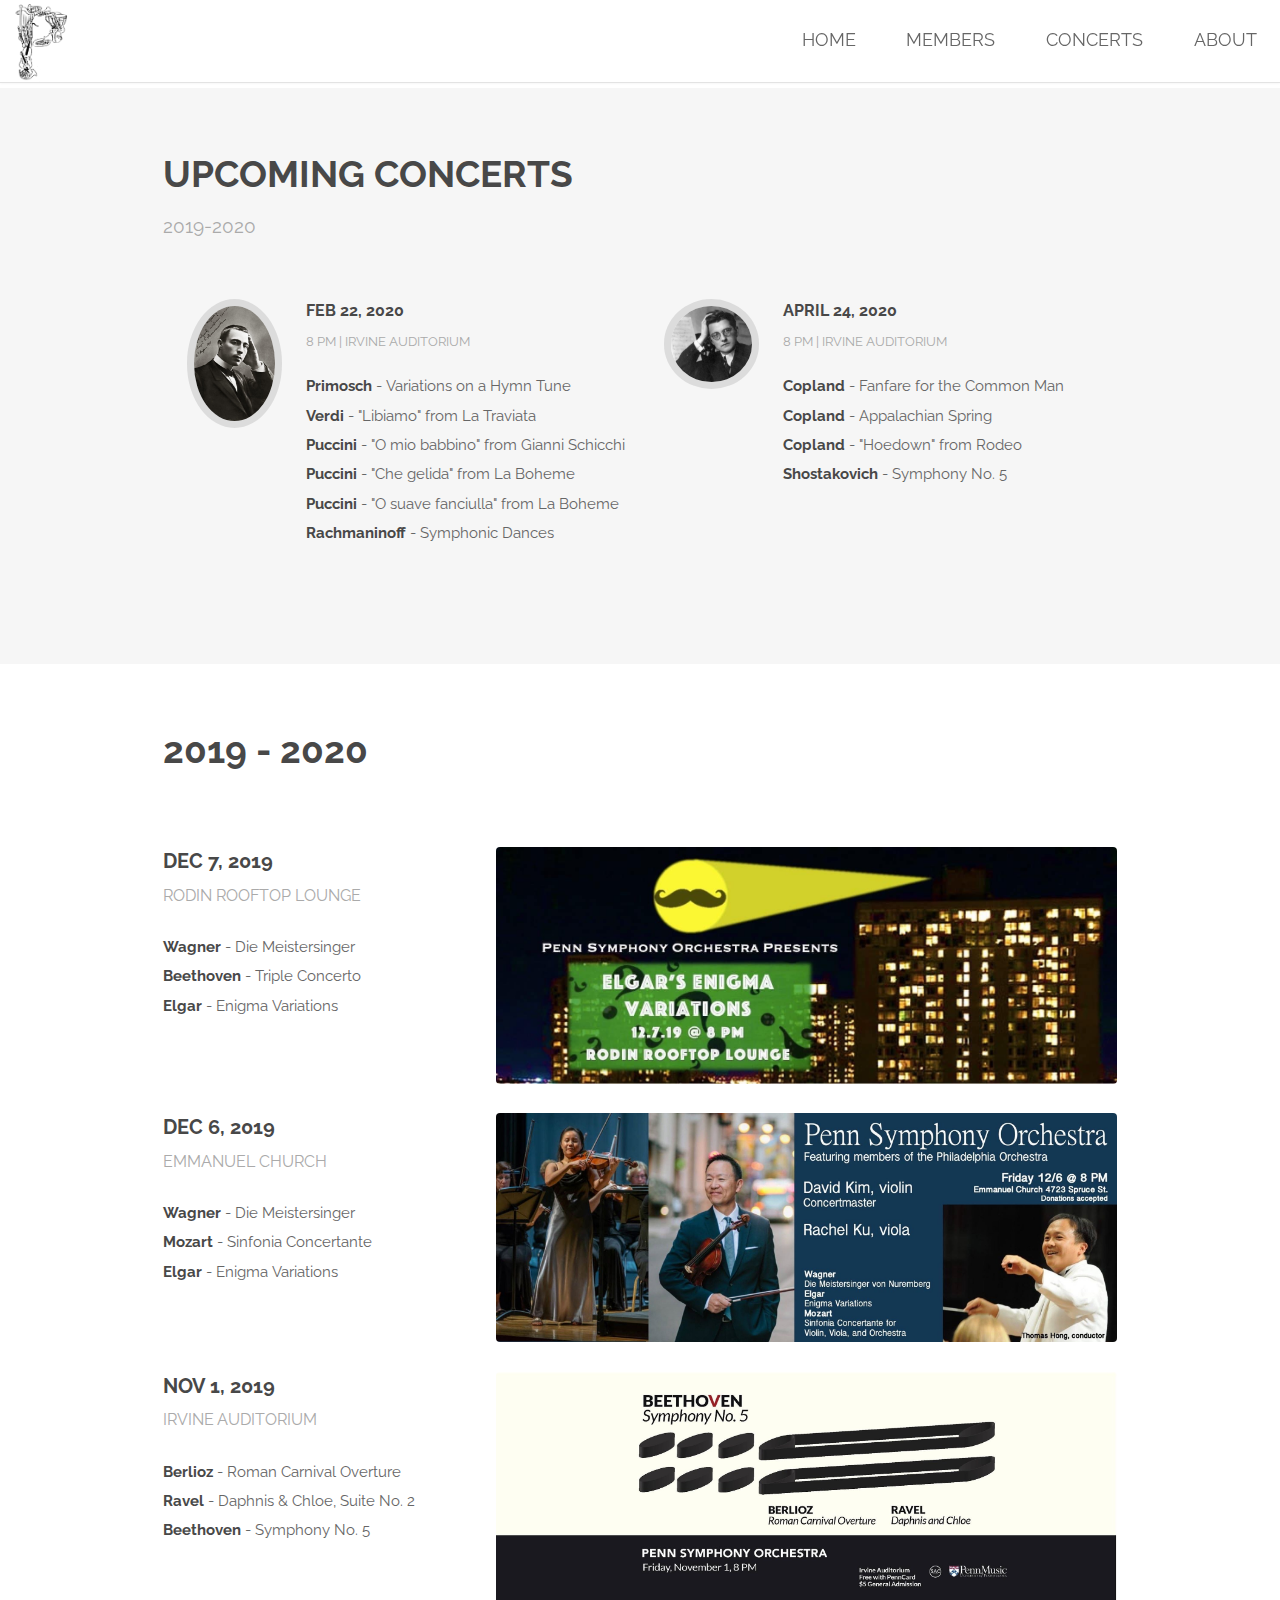
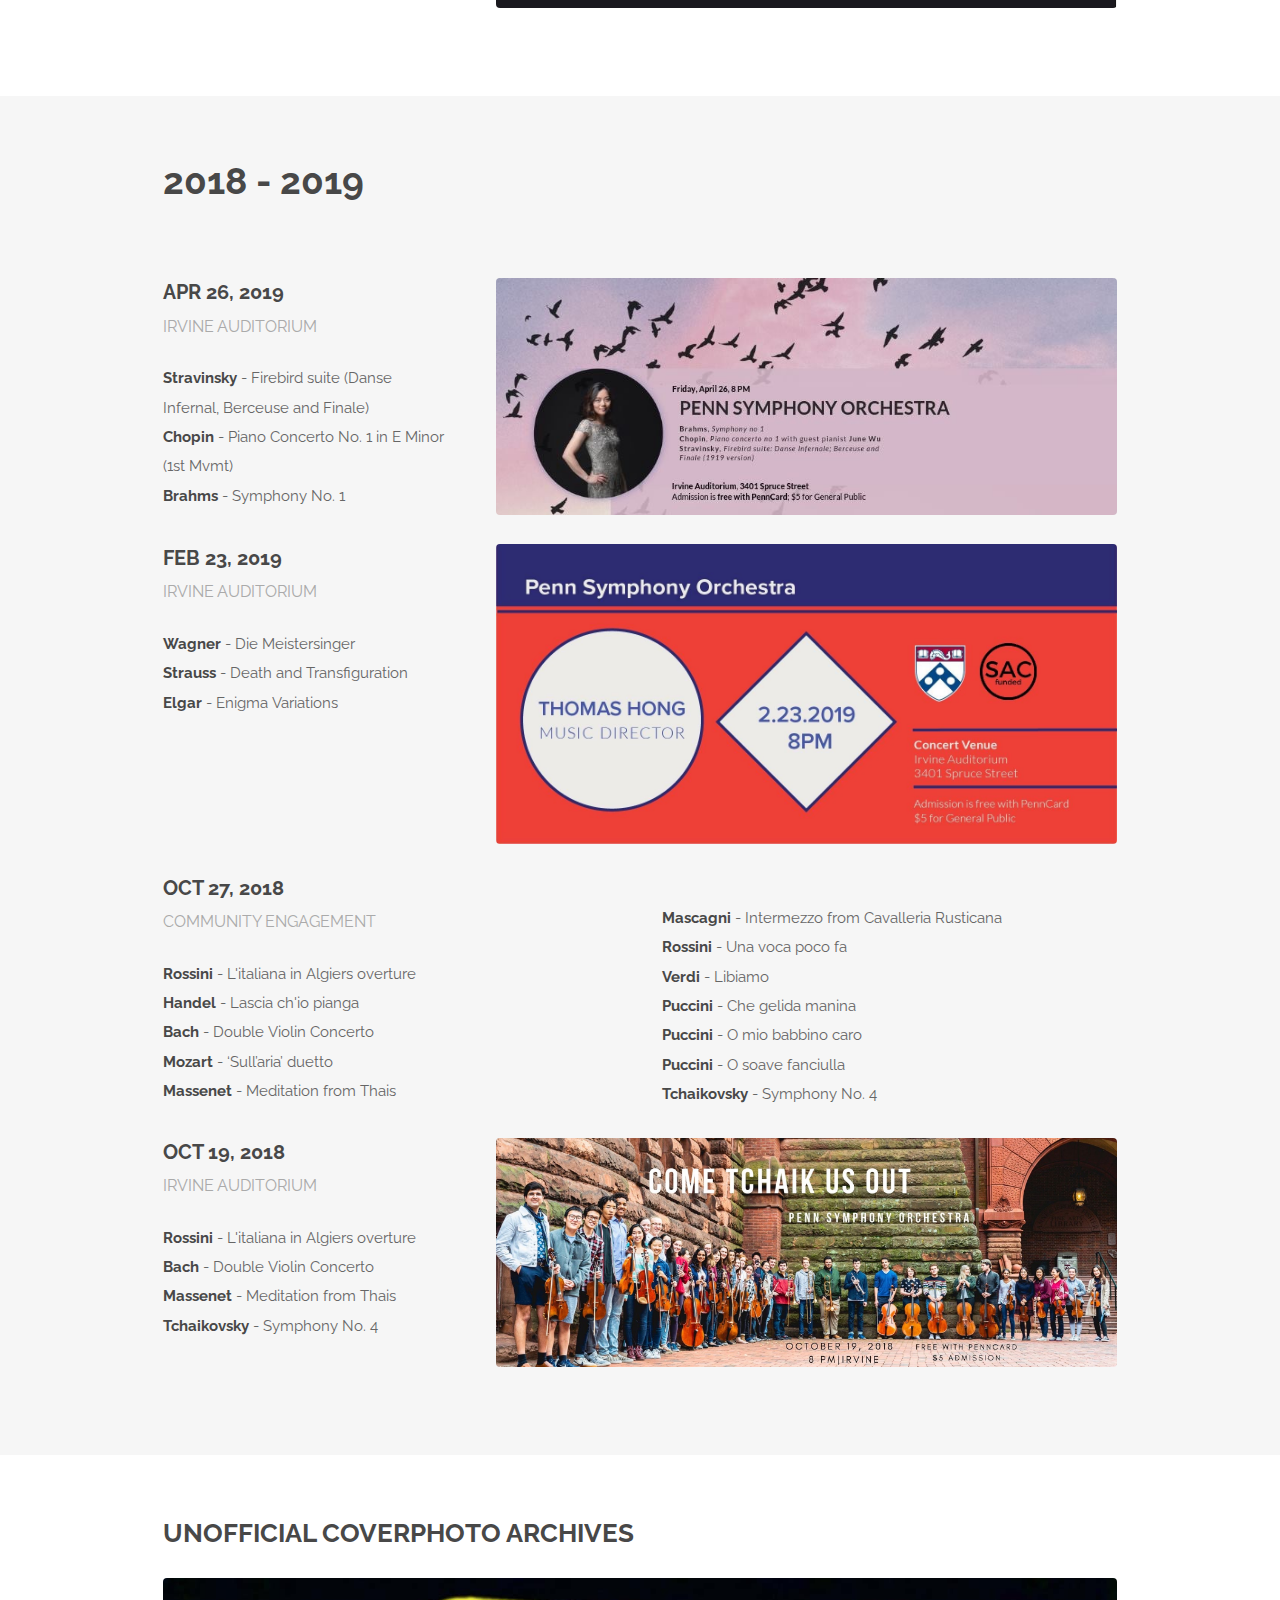
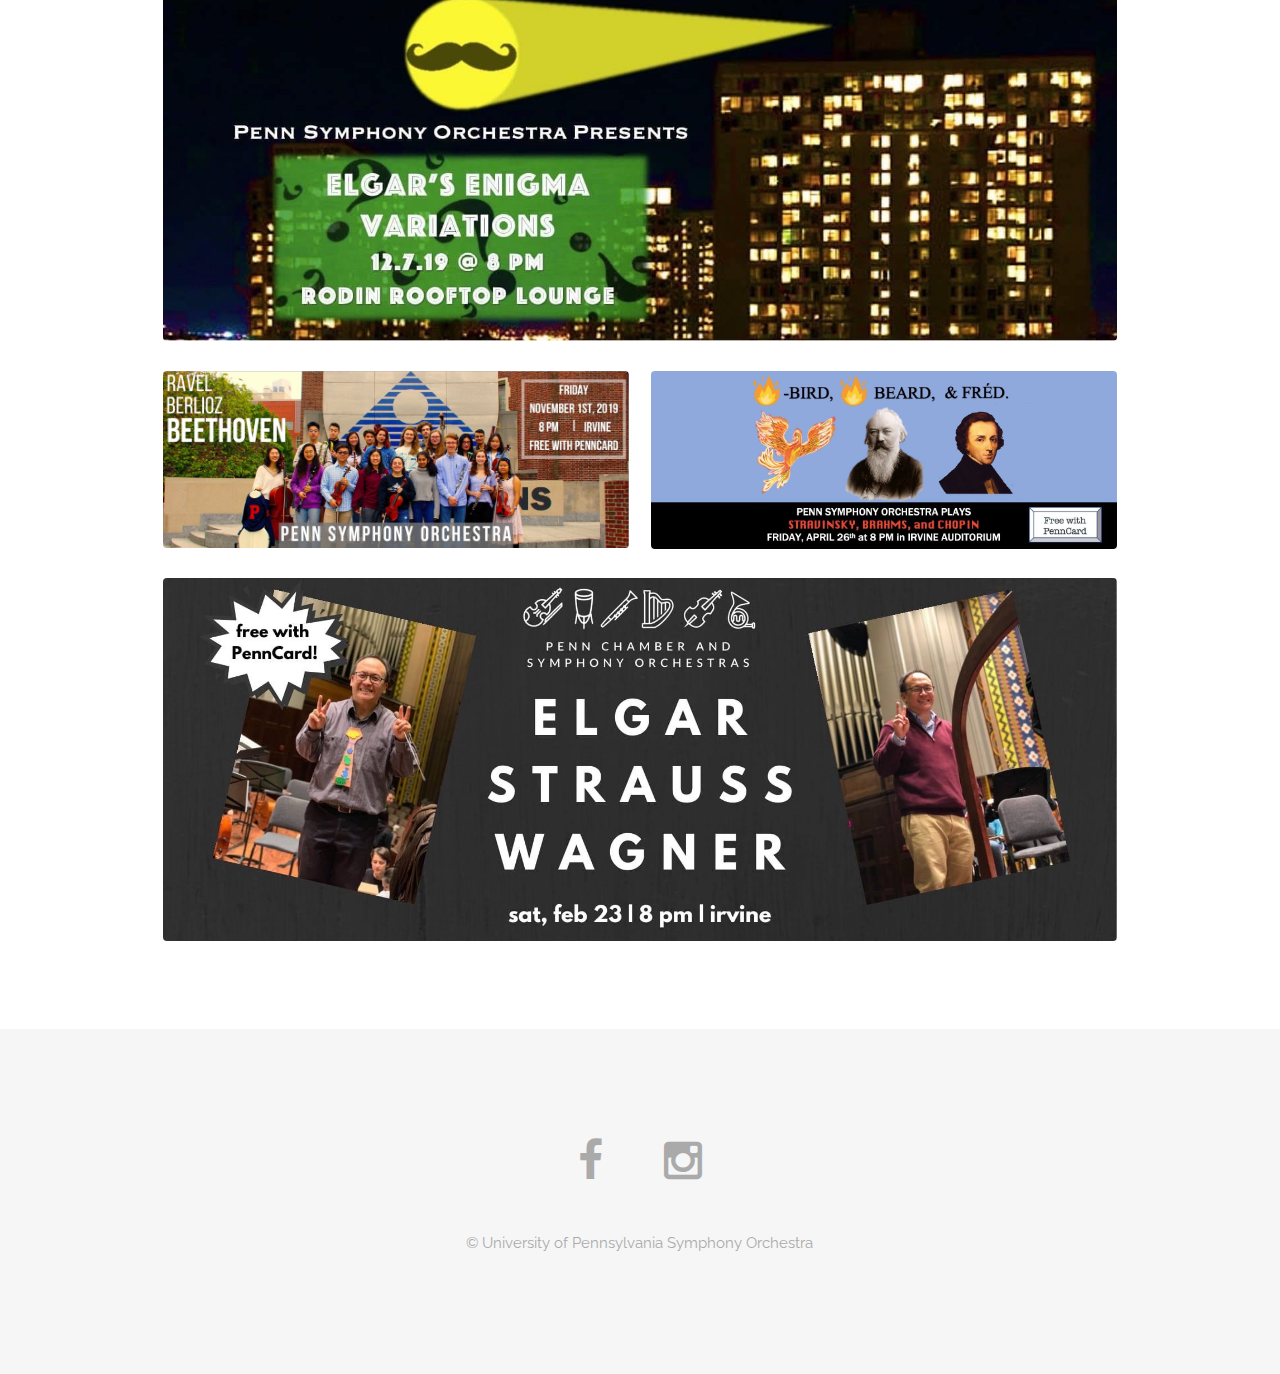
==== concert.html @ 278a6c40 "changed file name" ====
<!DOCTYPE HTML>
<!--
	Spatial by TEMPLATED
	templated.co @templatedco
	Released for free under the Creative Commons Attribution 3.0 license (templated.co/license)
-->
<html>
	<head>
		<title>Generic - Spatial by TEMPLATED</title>
		<meta charset="utf-8" />
		<meta name="viewport" content="width=device-width, initial-scale=1" />
		<link rel="stylesheet" href="assets/css/main.css" />
	</head>
	<body>

		<!-- Header -->
			<header id="header">
            
            <span class="image"><a href="index.html" ><img src="images/bigP.png" style="width: 90px; height: 90px; object-fit: contain"></a></div>
            </span>
			<!-- <h1><strong><a href="index.html">Penn Symphony Orchestra</a></strong></h1> -->
				<nav id="nav">

					<ul>

                            <li><a href="index.html">Home</a></li>
                            <li><a href="members.html">Members</a></li>
                            <li><a href="concert.html">Concerts</a></li>
                            <li><a href="generic.html">About</a></li>

					</ul>
				</nav>
			</header>

			<a href="#menu" class="navPanelToggle"><span class="fa fa-bars"></span></a>
        <!--Upcoming Concert-->
            <section id="upcomingConc" class="wrapper style2">
					<div class="container">
						<header class="major special">
							<h2>Upcoming Concerts</h2>
							<p>2019-2020</p>
						</header>
						<div class="feature-grid">
							<div class="feature">
								<div class="image rounded"><img src="images/rachmaninoff.jpg" alt="" /></div> 

								<div class="content">
									<header>
										<h4>Feb 22, 2020</h4>
										<p>8 pm | Irvine Auditorium</p>
									</header>
											<p><b>Primosch</b> - Variations on a Hymn Tune <br>
										    <b>Verdi</b> - "Libiamo" from La Traviata <br>
											<b>Puccini</b> - "O mio babbino" from Gianni Schicchi <br>
											<b>Puccini</b> - "Che gelida" from La Boheme <br>
											<b>Puccini</b> - "O suave fanciulla" from La Boheme  <br>
											<b>Rachmaninoff</b> - Symphonic Dances</p> 
								</div>
							</div>
							<div class="feature">
								<div class="image rounded"><img src="images/shostakovich.jpg" alt="" /></div>
								<div class="content">
									<header>
										<h4>April 24, 2020</h4>
										<p>8 pm | Irvine Auditorium</p>
									</header>
									<p>
										<b>Copland</b> - Fanfare for the Common Man <br>
										<b>Copland</b> - Appalachian Spring <br>
										<b>Copland</b> - "Hoedown" from Rodeo <br>
										<b>Shostakovich</b> - Symphony No. 5 <br>
									</p>
								</div>
							</div>

							
							
						</div>

					</div>
            </section>
                
		<!-- 19-20 -->
			<section id="1920" class="wrapper style1">

				<div class="container">
                    <header class="major">
                        <h2>2019 - 2020 </h2>
                        <p></p>
                    </header>
					<div class="row 200% ">
						<div class="4u 12u$(medium)">
							<header>
                                <h3>Dec 7, 2019</h3>
                                <p>Rodin Rooftop Lounge</p>
                            </header>
                                <p>
                                    <b>Wagner</b> - Die Meistersinger <br>
                                    <b>Beethoven</b> - Triple Concerto <br>
                                    <b>Elgar</b> - Enigma Variations <br>
                                </p> 
						</div>
						<div class="8u 12u$(medium)">
                            <div class="12u$ 12u$(medium)"><span class="image fit"><img src="images/concertPromo/120719.jpg" alt="" /></span></div>
                        </div>
					</div>
                
                    <div class="row 200% ">
                            <div class="4u 12u$(medium)">
                                <header>
                                    <h3>Dec 6, 2019</h3>
                                    <p>Emmanuel Church</p>
                                </header>
                                    <p>
                                        <b>Wagner</b> - Die Meistersinger <br>
                                        <b>Mozart</b> - Sinfonia Concertante <br>
                                        <b>Elgar</b> - Enigma Variations <br>
                                    </p> 
                            </div>
                            <div class="8u 12u$(medium)">
                                <div class="12u$ 12u$(medium)"><span class="image fit"><img src="images/concertPromo/120619.jpg" alt="" /></span></div>
                            </div>
                    </div>

                
                    <div class="row 200% ">
                            <div class="4u 12u$(medium)">
                                <header>
                                    <h3>Nov 1, 2019</h3>
                                    <p>Irvine Auditorium</p>
                                </header>
                                    <p>
                                        <b>Berlioz</b> - Roman Carnival Overture <br>
                                        <b>Ravel</b> - Daphnis & Chloe, Suite No. 2 <br>
                                        <b>Beethoven</b> - Symphony No. 5 <br>
                                    </p> 
                            </div>
                            <div class="8u 12u$(medium)">
                                <div class="12u 12u(medium)"><span class="image fit"><img src="images/concertPromo/110119.jpg" alt="" /></span></div>

                            </div>
                    </div>

                    
                </div>
			</section>


        <!-- 18-19 -->
            <section id="1819" class="wrapper style2">

                    <div class="container">
                        <header class="major">
                            <h2>2018 - 2019 </h2>
                            <p></p>
                        </header>
                        <div class="row 200% ">
                            <div class="4u 12u$(medium)">
                                <header>
                                    <h3>Apr 26, 2019</h3>
                                    <p>Irvine Auditorium</p>
                                </header>
                                    <p>
                                        <b>Stravinsky</b> - Firebird suite (Danse Infernal, Berceuse and Finale)<br>
                                        <b>Chopin</b> - Piano Concerto No. 1 in E Minor (1st Mvmt) <br>
                                        <b>Brahms</b> - Symphony No. 1 <br>
                                    </p> 
                            </div>
                            <div class="8u 12u$(medium)">
                                <div class="12u$ 12u$(medium)"><span class="image fit"><img src="images/concertPromo/0426192.jpg" alt="" /></span></div>

                            </div>
                        </div>
                    
                        <div class="row 200% ">
                                <div class="4u 12u$(medium)">
                                    <header>
                                        <h3>Feb 23, 2019</h3>
                                        <p>Irvine Auditorium</p>
                                    </header>
                                        <p>
                                            <b>Wagner</b> - Die Meistersinger <br>
                                            <b>Strauss</b> - Death and Transfiguration <br>
                                            <b>Elgar</b> - Enigma Variations <br>
                                        </p> 
                                </div>
                                <div class="8u 12u$(medium)">
                                    <div class="12u$ 12u$(medium)"><span class="image fit"><img src="images/concertPromo/0223192.jpg" alt="" /></span></div>
                                </div>
                        </div>
    
                        <div class="row 200% ">
                                <div class="6u 12u$(medium)">
                                    <header>
                                        <h3>Oct 27, 2018</h3>
                                        <p>Community Engagement</p>
                                    </header>
                                        <p>
                                            <b>Rossini</b> - L'italiana in Algiers overture<br>
                                            <b>Handel</b> - Lascia ch'io pianga<br>
                                            <b>Bach</b> - Double Violin Concerto<br>
                                            <b>Mozart</b> - ‘Sull’aria’ duetto<br>
                                            <b>Massenet</b> - Meditation from Thais <br>
                                            

                                        </p> 
                                </div>
                                <div class="6u 12u$(medium)">
                                        <p>
                                            <br>
                                            <b>Mascagni</b> - Intermezzo from Cavalleria Rusticana <br>
                                            <b>Rossini</b> - Una voca poco fa  <br>
                                            <b>Verdi</b> - Libiamo<br>
                                            <b>Puccini</b> - Che gelida manina<br>
                                            <b>Puccini</b> - O mio babbino caro<br>
                                            <b>Puccini</b> - O soave fanciulla<br>

                                            <b>Tchaikovsky</b> - Symphony No. 4 <br>
    
                                        </p> 
                                </div>
                        </div>
                        <div class="row 200% ">
                                <div class="4u 12u$(medium)">
                                    <header>
                                        <h3>Oct 19, 2018</h3>
                                        <p>Irvine Auditorium</p>
                                    </header>
                                        <p>
                                            <b>Rossini</b> - L'italiana in Algiers overture<br>
                                            <b>Bach</b> - Double Violin Concerto<br>
                                            <b>Massenet</b> - Meditation from Thais <br>
                                            <b>Tchaikovsky</b> - Symphony No. 4 <br>

                                        </p> 
                                </div>
                                <div class="8u 12u$(medium)">
                                    <div class="12u 12u(medium)"><span class="image fit"><img src="images/concertPromo/101918.jpg" alt="" /></span></div>
    
                                </div>
                        </div>

                    </div>
            </section>
        <!-- Coverphoto Archive-->
            <section id="coverpic" class="wrapper style1">
                    <div class="container">
                        <h2>Unofficial Coverphoto Archives </h2>

                        <div class="12u$"><span class="image fit"><img src="images/concertPromo/120719.jpg" alt="" /></span></div>
                        <div class = "row">
                            <div class="6u"><span class="image fit"><img src="images/concertPromo/1101192.jpg" alt="" /></span></div>
                            <div class="6u$"><span class="image fit"><img src="images/concertPromo/042619.jpg" alt="" /></span></div>
        
                        </div>
                        <div class="12u$"><span class="image fit"><img src="images/concertPromo/022319.jpg" alt="" /></span></div>

                    </div>

            </section>
			

		
		<!-- Footer -->
        <footer id="footer">
				<div class="container">
					<ul class="icons">
						<li><a href="https://www.facebook.com/PennOrchestras/" class="icon fa-facebook"></a></li>
						<li><a href="https://www.instagram.com/pennsymphony/" class="icon fa-instagram"></a></li>
					</ul>
					<ul class="copyright">
						<li>&copy; University of Pennsylvania Symphony Orchestra</li>
					</ul>
				</div>
			</footer>

		<!-- Scripts -->
			<script src="assets/js/jquery.min.js"></script>
			<script src="assets/js/skel.min.js"></script>
			<script src="assets/js/util.js"></script>
			<script src="assets/js/main.js"></script>

	</body>
</html>
---- assets/css/main.css ----
@import url(font-awesome.min.css);
@import url(https://fonts.googleapis.com/css?family=Raleway:400,700);

/*
	Spatial by TEMPLATED
	templated.co @templatedco
	Released for free under the Creative Commons Attribution 3.0 license (templated.co/license)
*/

/* Reset */

	html, body, div, span, applet, object, iframe, h1, h2, h3, h4, h5, h6, p, blockquote, pre, a, abbr, acronym, address, big, cite, code, del, dfn, em, img, ins, kbd, q, s, samp, small, strike, strong, sub, sup, tt, var, b, u, i, center, dl, dt, dd, ol, ul, li, fieldset, form, label, legend, table, caption, tbody, tfoot, thead, tr, th, td, article, aside, canvas, details, embed, figure, figcaption, footer, header, hgroup, menu, nav, output, ruby, section, summary, time, mark, audio, video {
		margin: 0;
		padding: 0;
		border: 0;
		font-size: 100%;
		font: inherit;
		vertical-align: baseline;
	}

	article, aside, details, figcaption, figure, footer, header, hgroup, menu, nav, section {
		display: block;
	}

	body {
		line-height: 1;
	}

	ol, ul {
		list-style: none;
	}

	blockquote, q {
		quotes: none;
	}

	blockquote:before, blockquote:after, q:before, q:after {
		content: '';
		content: none;
	}

	table {
		border-collapse: collapse;
		border-spacing: 0;
	}

	body {
		-webkit-text-size-adjust: none;
	}

/* Box Model */

	*, *:before, *:after {
		-moz-box-sizing: border-box;
		-webkit-box-sizing: border-box;
		box-sizing: border-box;
	}

/* Containers */

	.container {
		margin-left: auto;
		margin-right: auto;
	}

	.container.\31 25\25 {
		width: 100%;
		max-width: 100em;
		min-width: 80em;
	}

	.container.\37 5\25 {
		width: 60em;
	}

	.container.\35 0\25 {
		width: 40em;
	}

	.container.\32 5\25 {
		width: 20em;
	}

	.container {
		width: 80em;
	}

	@media screen and (max-width: 1680px) {

		.container.\31 25\25 {
			width: 100%;
			max-width: 100em;
			min-width: 80em;
		}

		.container.\37 5\25 {
			width: 60em;
		}

		.container.\35 0\25 {
			width: 40em;
		}

		.container.\32 5\25 {
			width: 20em;
		}

		.container {
			width: 80em;
		}

	}

	@media screen and (max-width: 1280px) {

		.container.\31 25\25 {
			width: 100%;
			max-width: 81.25em;
			min-width: 65em;
		}

		.container.\37 5\25 {
			width: 48.75em;
		}

		.container.\35 0\25 {
			width: 32.5em;
		}

		.container.\32 5\25 {
			width: 16.25em;
		}

		.container {
			width: 65em;
		}

	}

	@media screen and (max-width: 980px) {

		.container.\31 25\25 {
			width: 100%;
			max-width: 112.5%;
			min-width: 90%;
		}

		.container.\37 5\25 {
			width: 67.5%;
		}

		.container.\35 0\25 {
			width: 45%;
		}

		.container.\32 5\25 {
			width: 22.5%;
		}

		.container {
			width: 90%;
		}

	}

	@media screen and (max-width: 736px) {

		.container.\31 25\25 {
			width: 100%;
			max-width: 112.5%;
			min-width: 90%;
		}

		.container.\37 5\25 {
			width: 67.5%;
		}

		.container.\35 0\25 {
			width: 45%;
		}

		.container.\32 5\25 {
			width: 22.5%;
		}

		.container {
			width: 90% !important;
		}

	}

	@media screen and (max-width: 480px) {

		.container.\31 25\25 {
			width: 100%;
			max-width: 112.5%;
			min-width: 90%;
		}

		.container.\37 5\25 {
			width: 67.5%;
		}

		.container.\35 0\25 {
			width: 45%;
		}

		.container.\32 5\25 {
			width: 22.5%;
		}

		.container {
			width: 90% !important;
		}

	}

/* Grid */

	.row {
		border-bottom: solid 1px transparent;
		-moz-box-sizing: border-box;
		-webkit-box-sizing: border-box;
		box-sizing: border-box;
	}

	.row > * {
		float: left;
		-moz-box-sizing: border-box;
		-webkit-box-sizing: border-box;
		box-sizing: border-box;
	}

	.row:after, .row:before {
		content: '';
		display: block;
		clear: both;
		height: 0;
	}

	.row.uniform > * > :first-child {
		margin-top: 0;
	}

	.row.uniform > * > :last-child {
		margin-bottom: 0;
	}

	.row.\30 \25 > * {
		padding: 0 0 0 0em;
	}

	.row.\30 \25 {
		margin: 0 0 -1px 0em;
	}

	.row.uniform.\30 \25 > * {
		padding: 0em 0 0 0em;
	}

	.row.uniform.\30 \25 {
		margin: 0em 0 -1px 0em;
	}

	.row > * {
		padding: 0 0 0 2em;
	}

	.row {
		margin: 0 0 -1px -2em;
	}

	.row.uniform > * {
		padding: 2em 0 0 2em;
	}

	.row.uniform {
		margin: -2em 0 -1px -2em;
	}

	.row.\32 00\25 > * {
		padding: 0 0 0 4em;
	}

	.row.\32 00\25 {
		margin: 0 0 -1px -4em;
	}

	.row.uniform.\32 00\25 > * {
		padding: 4em 0 0 4em;
	}

	.row.uniform.\32 00\25 {
		margin: -4em 0 -1px -4em;
	}

	.row.\31 50\25 > * {
		padding: 0 0 0 3em;
	}

	.row.\31 50\25 {
		margin: 0 0 -1px -3em;
	}

	.row.uniform.\31 50\25 > * {
		padding: 3em 0 0 3em;
	}

	.row.uniform.\31 50\25 {
		margin: -3em 0 -1px -3em;
	}

	.row.\35 0\25 > * {
		padding: 0 0 0 1em;
	}

	.row.\35 0\25 {
		margin: 0 0 -1px -1em;
	}

	.row.uniform.\35 0\25 > * {
		padding: 1em 0 0 1em;
	}

	.row.uniform.\35 0\25 {
		margin: -1em 0 -1px -1em;
	}

	.row.\32 5\25 > * {
		padding: 0 0 0 0.5em;
	}

	.row.\32 5\25 {
		margin: 0 0 -1px -0.5em;
	}

	.row.uniform.\32 5\25 > * {
		padding: 0.5em 0 0 0.5em;
	}

	.row.uniform.\32 5\25 {
		margin: -0.5em 0 -1px -0.5em;
	}

	.\31 2u, .\31 2u\24 {
		width: 100%;
		clear: none;
		margin-left: 0;
	}

	.\31 1u, .\31 1u\24 {
		width: 91.6666666667%;
		clear: none;
		margin-left: 0;
	}

	.\31 0u, .\31 0u\24 {
		width: 83.3333333333%;
		clear: none;
		margin-left: 0;
	}

	.\39 u, .\39 u\24 {
		width: 75%;
		clear: none;
		margin-left: 0;
	}

	.\38 u, .\38 u\24 {
		width: 66.6666666667%;
		clear: none;
		margin-left: 0;
	}

	.\37 u, .\37 u\24 {
		width: 58.3333333333%;
		clear: none;
		margin-left: 0;
	}

	.\36 u, .\36 u\24 {
		width: 50%;
		clear: none;
		margin-left: 0;
	}

	.\35 u, .\35 u\24 {
		width: 41.6666666667%;
		clear: none;
		margin-left: 0;
	}

	.\34 u, .\34 u\24 {
		width: 33.3333333333%;
		clear: none;
		margin-left: 0;
	}

	.\33 u, .\33 u\24 {
		width: 25%;
		clear: none;
		margin-left: 0;
	}

	.\32 u, .\32 u\24 {
		width: 16.6666666667%;
		clear: none;
		margin-left: 0;
	}

	.\31 u, .\31 u\24 {
		width: 8.3333333333%;
		clear: none;
		margin-left: 0;
	}

	.\31 2u\24 + *,
	.\31 1u\24 + *,
	.\31 0u\24 + *,
	.\39 u\24 + *,
	.\38 u\24 + *,
	.\37 u\24 + *,
	.\36 u\24 + *,
	.\35 u\24 + *,
	.\34 u\24 + *,
	.\33 u\24 + *,
	.\32 u\24 + *,
	.\31 u\24 + * {
		clear: left;
	}

	.\-11u {
		margin-left: 91.66667%;
	}

	.\-10u {
		margin-left: 83.33333%;
	}

	.\-9u {
		margin-left: 75%;
	}

	.\-8u {
		margin-left: 66.66667%;
	}

	.\-7u {
		margin-left: 58.33333%;
	}

	.\-6u {
		margin-left: 50%;
	}

	.\-5u {
		margin-left: 41.66667%;
	}

	.\-4u {
		margin-left: 33.33333%;
	}

	.\-3u {
		margin-left: 25%;
	}

	.\-2u {
		margin-left: 16.66667%;
	}

	.\-1u {
		margin-left: 8.33333%;
	}

	@media screen and (max-width: 1680px) {

		.row > * {
			padding: 0 0 0 2em;
		}

		.row {
			margin: 0 0 -1px -2em;
		}

		.row.uniform > * {
			padding: 2em 0 0 2em;
		}

		.row.uniform {
			margin: -2em 0 -1px -2em;
		}

		.row.\32 00\25 > * {
			padding: 0 0 0 4em;
		}

		.row.\32 00\25 {
			margin: 0 0 -1px -4em;
		}

		.row.uniform.\32 00\25 > * {
			padding: 4em 0 0 4em;
		}

		.row.uniform.\32 00\25 {
			margin: -4em 0 -1px -4em;
		}

		.row.\31 50\25 > * {
			padding: 0 0 0 3em;
		}

		.row.\31 50\25 {
			margin: 0 0 -1px -3em;
		}

		.row.uniform.\31 50\25 > * {
			padding: 3em 0 0 3em;
		}

		.row.uniform.\31 50\25 {
			margin: -3em 0 -1px -3em;
		}

		.row.\35 0\25 > * {
			padding: 0 0 0 1em;
		}

		.row.\35 0\25 {
			margin: 0 0 -1px -1em;
		}

		.row.uniform.\35 0\25 > * {
			padding: 1em 0 0 1em;
		}

		.row.uniform.\35 0\25 {
			margin: -1em 0 -1px -1em;
		}

		.row.\32 5\25 > * {
			padding: 0 0 0 0.5em;
		}

		.row.\32 5\25 {
			margin: 0 0 -1px -0.5em;
		}

		.row.uniform.\32 5\25 > * {
			padding: 0.5em 0 0 0.5em;
		}

		.row.uniform.\32 5\25 {
			margin: -0.5em 0 -1px -0.5em;
		}

		.\31 2u\28xlarge\29, .\31 2u\24\28xlarge\29 {
			width: 100%;
			clear: none;
			margin-left: 0;
		}

		.\31 1u\28xlarge\29, .\31 1u\24\28xlarge\29 {
			width: 91.6666666667%;
			clear: none;
			margin-left: 0;
		}

		.\31 0u\28xlarge\29, .\31 0u\24\28xlarge\29 {
			width: 83.3333333333%;
			clear: none;
			margin-left: 0;
		}

		.\39 u\28xlarge\29, .\39 u\24\28xlarge\29 {
			width: 75%;
			clear: none;
			margin-left: 0;
		}

		.\38 u\28xlarge\29, .\38 u\24\28xlarge\29 {
			width: 66.6666666667%;
			clear: none;
			margin-left: 0;
		}

		.\37 u\28xlarge\29, .\37 u\24\28xlarge\29 {
			width: 58.3333333333%;
			clear: none;
			margin-left: 0;
		}

		.\36 u\28xlarge\29, .\36 u\24\28xlarge\29 {
			width: 50%;
			clear: none;
			margin-left: 0;
		}

		.\35 u\28xlarge\29, .\35 u\24\28xlarge\29 {
			width: 41.6666666667%;
			clear: none;
			margin-left: 0;
		}

		.\34 u\28xlarge\29, .\34 u\24\28xlarge\29 {
			width: 33.3333333333%;
			clear: none;
			margin-left: 0;
		}

		.\33 u\28xlarge\29, .\33 u\24\28xlarge\29 {
			width: 25%;
			clear: none;
			margin-left: 0;
		}

		.\32 u\28xlarge\29, .\32 u\24\28xlarge\29 {
			width: 16.6666666667%;
			clear: none;
			margin-left: 0;
		}

		.\31 u\28xlarge\29, .\31 u\24\28xlarge\29 {
			width: 8.3333333333%;
			clear: none;
			margin-left: 0;
		}

		.\31 2u\24\28xlarge\29 + *,
		.\31 1u\24\28xlarge\29 + *,
		.\31 0u\24\28xlarge\29 + *,
		.\39 u\24\28xlarge\29 + *,
		.\38 u\24\28xlarge\29 + *,
		.\37 u\24\28xlarge\29 + *,
		.\36 u\24\28xlarge\29 + *,
		.\35 u\24\28xlarge\29 + *,
		.\34 u\24\28xlarge\29 + *,
		.\33 u\24\28xlarge\29 + *,
		.\32 u\24\28xlarge\29 + *,
		.\31 u\24\28xlarge\29 + * {
			clear: left;
		}

		.\-11u\28xlarge\29 {
			margin-left: 91.66667%;
		}

		.\-10u\28xlarge\29 {
			margin-left: 83.33333%;
		}

		.\-9u\28xlarge\29 {
			margin-left: 75%;
		}

		.\-8u\28xlarge\29 {
			margin-left: 66.66667%;
		}

		.\-7u\28xlarge\29 {
			margin-left: 58.33333%;
		}

		.\-6u\28xlarge\29 {
			margin-left: 50%;
		}

		.\-5u\28xlarge\29 {
			margin-left: 41.66667%;
		}

		.\-4u\28xlarge\29 {
			margin-left: 33.33333%;
		}

		.\-3u\28xlarge\29 {
			margin-left: 25%;
		}

		.\-2u\28xlarge\29 {
			margin-left: 16.66667%;
		}

		.\-1u\28xlarge\29 {
			margin-left: 8.33333%;
		}

	}

	@media screen and (max-width: 1280px) {

		.row > * {
			padding: 0 0 0 1.5em;
		}

		.row {
			margin: 0 0 -1px -1.5em;
		}

		.row.uniform > * {
			padding: 1.5em 0 0 1.5em;
		}

		.row.uniform {
			margin: -1.5em 0 -1px -1.5em;
		}

		.row.\32 00\25 > * {
			padding: 0 0 0 3em;
		}

		.row.\32 00\25 {
			margin: 0 0 -1px -3em;
		}

		.row.uniform.\32 00\25 > * {
			padding: 3em 0 0 3em;
		}

		.row.uniform.\32 00\25 {
			margin: -3em 0 -1px -3em;
		}

		.row.\31 50\25 > * {
			padding: 0 0 0 2.25em;
		}

		.row.\31 50\25 {
			margin: 0 0 -1px -2.25em;
		}

		.row.uniform.\31 50\25 > * {
			padding: 2.25em 0 0 2.25em;
		}

		.row.uniform.\31 50\25 {
			margin: -2.25em 0 -1px -2.25em;
		}

		.row.\35 0\25 > * {
			padding: 0 0 0 0.75em;
		}

		.row.\35 0\25 {
			margin: 0 0 -1px -0.75em;
		}

		.row.uniform.\35 0\25 > * {
			padding: 0.75em 0 0 0.75em;
		}

		.row.uniform.\35 0\25 {
			margin: -0.75em 0 -1px -0.75em;
		}

		.row.\32 5\25 > * {
			padding: 0 0 0 0.375em;
		}

		.row.\32 5\25 {
			margin: 0 0 -1px -0.375em;
		}

		.row.uniform.\32 5\25 > * {
			padding: 0.375em 0 0 0.375em;
		}

		.row.uniform.\32 5\25 {
			margin: -0.375em 0 -1px -0.375em;
		}

		.\31 2u\28large\29, .\31 2u\24\28large\29 {
			width: 100%;
			clear: none;
			margin-left: 0;
		}

		.\31 1u\28large\29, .\31 1u\24\28large\29 {
			width: 91.6666666667%;
			clear: none;
			margin-left: 0;
		}

		.\31 0u\28large\29, .\31 0u\24\28large\29 {
			width: 83.3333333333%;
			clear: none;
			margin-left: 0;
		}

		.\39 u\28large\29, .\39 u\24\28large\29 {
			width: 75%;
			clear: none;
			margin-left: 0;
		}

		.\38 u\28large\29, .\38 u\24\28large\29 {
			width: 66.6666666667%;
			clear: none;
			margin-left: 0;
		}

		.\37 u\28large\29, .\37 u\24\28large\29 {
			width: 58.3333333333%;
			clear: none;
			margin-left: 0;
		}

		.\36 u\28large\29, .\36 u\24\28large\29 {
			width: 50%;
			clear: none;
			margin-left: 0;
		}

		.\35 u\28large\29, .\35 u\24\28large\29 {
			width: 41.6666666667%;
			clear: none;
			margin-left: 0;
		}

		.\34 u\28large\29, .\34 u\24\28large\29 {
			width: 33.3333333333%;
			clear: none;
			margin-left: 0;
		}

		.\33 u\28large\29, .\33 u\24\28large\29 {
			width: 25%;
			clear: none;
			margin-left: 0;
		}

		.\32 u\28large\29, .\32 u\24\28large\29 {
			width: 16.6666666667%;
			clear: none;
			margin-left: 0;
		}

		.\31 u\28large\29, .\31 u\24\28large\29 {
			width: 8.3333333333%;
			clear: none;
			margin-left: 0;
		}

		.\31 2u\24\28large\29 + *,
		.\31 1u\24\28large\29 + *,
		.\31 0u\24\28large\29 + *,
		.\39 u\24\28large\29 + *,
		.\38 u\24\28large\29 + *,
		.\37 u\24\28large\29 + *,
		.\36 u\24\28large\29 + *,
		.\35 u\24\28large\29 + *,
		.\34 u\24\28large\29 + *,
		.\33 u\24\28large\29 + *,
		.\32 u\24\28large\29 + *,
		.\31 u\24\28large\29 + * {
			clear: left;
		}

		.\-11u\28large\29 {
			margin-left: 91.66667%;
		}

		.\-10u\28large\29 {
			margin-left: 83.33333%;
		}

		.\-9u\28large\29 {
			margin-left: 75%;
		}

		.\-8u\28large\29 {
			margin-left: 66.66667%;
		}

		.\-7u\28large\29 {
			margin-left: 58.33333%;
		}

		.\-6u\28large\29 {
			margin-left: 50%;
		}

		.\-5u\28large\29 {
			margin-left: 41.66667%;
		}

		.\-4u\28large\29 {
			margin-left: 33.33333%;
		}

		.\-3u\28large\29 {
			margin-left: 25%;
		}

		.\-2u\28large\29 {
			margin-left: 16.66667%;
		}

		.\-1u\28large\29 {
			margin-left: 8.33333%;
		}

	}

	@media screen and (max-width: 980px) {

		.row > * {
			padding: 0 0 0 1.5em;
		}

		.row {
			margin: 0 0 -1px -1.5em;
		}

		.row.uniform > * {
			padding: 1.5em 0 0 1.5em;
		}

		.row.uniform {
			margin: -1.5em 0 -1px -1.5em;
		}

		.row.\32 00\25 > * {
			padding: 0 0 0 3em;
		}

		.row.\32 00\25 {
			margin: 0 0 -1px -3em;
		}

		.row.uniform.\32 00\25 > * {
			padding: 3em 0 0 3em;
		}

		.row.uniform.\32 00\25 {
			margin: -3em 0 -1px -3em;
		}

		.row.\31 50\25 > * {
			padding: 0 0 0 2.25em;
		}

		.row.\31 50\25 {
			margin: 0 0 -1px -2.25em;
		}

		.row.uniform.\31 50\25 > * {
			padding: 2.25em 0 0 2.25em;
		}

		.row.uniform.\31 50\25 {
			margin: -2.25em 0 -1px -2.25em;
		}

		.row.\35 0\25 > * {
			padding: 0 0 0 0.75em;
		}

		.row.\35 0\25 {
			margin: 0 0 -1px -0.75em;
		}

		.row.uniform.\35 0\25 > * {
			padding: 0.75em 0 0 0.75em;
		}

		.row.uniform.\35 0\25 {
			margin: -0.75em 0 -1px -0.75em;
		}

		.row.\32 5\25 > * {
			padding: 0 0 0 0.375em;
		}

		.row.\32 5\25 {
			margin: 0 0 -1px -0.375em;
		}

		.row.uniform.\32 5\25 > * {
			padding: 0.375em 0 0 0.375em;
		}

		.row.uniform.\32 5\25 {
			margin: -0.375em 0 -1px -0.375em;
		}

		.\31 2u\28medium\29, .\31 2u\24\28medium\29 {
			width: 100%;
			clear: none;
			margin-left: 0;
		}

		.\31 1u\28medium\29, .\31 1u\24\28medium\29 {
			width: 91.6666666667%;
			clear: none;
			margin-left: 0;
		}

		.\31 0u\28medium\29, .\31 0u\24\28medium\29 {
			width: 83.3333333333%;
			clear: none;
			margin-left: 0;
		}

		.\39 u\28medium\29, .\39 u\24\28medium\29 {
			width: 75%;
			clear: none;
			margin-left: 0;
		}

		.\38 u\28medium\29, .\38 u\24\28medium\29 {
			width: 66.6666666667%;
			clear: none;
			margin-left: 0;
		}

		.\37 u\28medium\29, .\37 u\24\28medium\29 {
			width: 58.3333333333%;
			clear: none;
			margin-left: 0;
		}

		.\36 u\28medium\29, .\36 u\24\28medium\29 {
			width: 50%;
			clear: none;
			margin-left: 0;
		}

		.\35 u\28medium\29, .\35 u\24\28medium\29 {
			width: 41.6666666667%;
			clear: none;
			margin-left: 0;
		}

		.\34 u\28medium\29, .\34 u\24\28medium\29 {
			width: 33.3333333333%;
			clear: none;
			margin-left: 0;
		}

		.\33 u\28medium\29, .\33 u\24\28medium\29 {
			width: 25%;
			clear: none;
			margin-left: 0;
		}

		.\32 u\28medium\29, .\32 u\24\28medium\29 {
			width: 16.6666666667%;
			clear: none;
			margin-left: 0;
		}

		.\31 u\28medium\29, .\31 u\24\28medium\29 {
			width: 8.3333333333%;
			clear: none;
			margin-left: 0;
		}

		.\31 2u\24\28medium\29 + *,
		.\31 1u\24\28medium\29 + *,
		.\31 0u\24\28medium\29 + *,
		.\39 u\24\28medium\29 + *,
		.\38 u\24\28medium\29 + *,
		.\37 u\24\28medium\29 + *,
		.\36 u\24\28medium\29 + *,
		.\35 u\24\28medium\29 + *,
		.\34 u\24\28medium\29 + *,
		.\33 u\24\28medium\29 + *,
		.\32 u\24\28medium\29 + *,
		.\31 u\24\28medium\29 + * {
			clear: left;
		}

		.\-11u\28medium\29 {
			margin-left: 91.66667%;
		}

		.\-10u\28medium\29 {
			margin-left: 83.33333%;
		}

		.\-9u\28medium\29 {
			margin-left: 75%;
		}

		.\-8u\28medium\29 {
			margin-left: 66.66667%;
		}

		.\-7u\28medium\29 {
			margin-left: 58.33333%;
		}

		.\-6u\28medium\29 {
			margin-left: 50%;
		}

		.\-5u\28medium\29 {
			margin-left: 41.66667%;
		}

		.\-4u\28medium\29 {
			margin-left: 33.33333%;
		}

		.\-3u\28medium\29 {
			margin-left: 25%;
		}

		.\-2u\28medium\29 {
			margin-left: 16.66667%;
		}

		.\-1u\28medium\29 {
			margin-left: 8.33333%;
		}

	}

	@media screen and (max-width: 736px) {

		.row > * {
			padding: 0 0 0 1.25em;
		}

		.row {
			margin: 0 0 -1px -1.25em;
		}

		.row.uniform > * {
			padding: 1.25em 0 0 1.25em;
		}

		.row.uniform {
			margin: -1.25em 0 -1px -1.25em;
		}

		.row.\32 00\25 > * {
			padding: 0 0 0 2.5em;
		}

		.row.\32 00\25 {
			margin: 0 0 -1px -2.5em;
		}

		.row.uniform.\32 00\25 > * {
			padding: 2.5em 0 0 2.5em;
		}

		.row.uniform.\32 00\25 {
			margin: -2.5em 0 -1px -2.5em;
		}

		.row.\31 50\25 > * {
			padding: 0 0 0 1.875em;
		}

		.row.\31 50\25 {
			margin: 0 0 -1px -1.875em;
		}

		.row.uniform.\31 50\25 > * {
			padding: 1.875em 0 0 1.875em;
		}

		.row.uniform.\31 50\25 {
			margin: -1.875em 0 -1px -1.875em;
		}

		.row.\35 0\25 > * {
			padding: 0 0 0 0.625em;
		}

		.row.\35 0\25 {
			margin: 0 0 -1px -0.625em;
		}

		.row.uniform.\35 0\25 > * {
			padding: 0.625em 0 0 0.625em;
		}

		.row.uniform.\35 0\25 {
			margin: -0.625em 0 -1px -0.625em;
		}

		.row.\32 5\25 > * {
			padding: 0 0 0 0.3125em;
		}

		.row.\32 5\25 {
			margin: 0 0 -1px -0.3125em;
		}

		.row.uniform.\32 5\25 > * {
			padding: 0.3125em 0 0 0.3125em;
		}

		.row.uniform.\32 5\25 {
			margin: -0.3125em 0 -1px -0.3125em;
		}

		.\31 2u\28small\29, .\31 2u\24\28small\29 {
			width: 100%;
			clear: none;
			margin-left: 0;
		}

		.\31 1u\28small\29, .\31 1u\24\28small\29 {
			width: 91.6666666667%;
			clear: none;
			margin-left: 0;
		}

		.\31 0u\28small\29, .\31 0u\24\28small\29 {
			width: 83.3333333333%;
			clear: none;
			margin-left: 0;
		}

		.\39 u\28small\29, .\39 u\24\28small\29 {
			width: 75%;
			clear: none;
			margin-left: 0;
		}

		.\38 u\28small\29, .\38 u\24\28small\29 {
			width: 66.6666666667%;
			clear: none;
			margin-left: 0;
		}

		.\37 u\28small\29, .\37 u\24\28small\29 {
			width: 58.3333333333%;
			clear: none;
			margin-left: 0;
		}

		.\36 u\28small\29, .\36 u\24\28small\29 {
			width: 50%;
			clear: none;
			margin-left: 0;
		}

		.\35 u\28small\29, .\35 u\24\28small\29 {
			width: 41.6666666667%;
			clear: none;
			margin-left: 0;
		}

		.\34 u\28small\29, .\34 u\24\28small\29 {
			width: 33.3333333333%;
			clear: none;
			margin-left: 0;
		}

		.\33 u\28small\29, .\33 u\24\28small\29 {
			width: 25%;
			clear: none;
			margin-left: 0;
		}

		.\32 u\28small\29, .\32 u\24\28small\29 {
			width: 16.6666666667%;
			clear: none;
			margin-left: 0;
		}

		.\31 u\28small\29, .\31 u\24\28small\29 {
			width: 8.3333333333%;
			clear: none;
			margin-left: 0;
		}

		.\31 2u\24\28small\29 + *,
		.\31 1u\24\28small\29 + *,
		.\31 0u\24\28small\29 + *,
		.\39 u\24\28small\29 + *,
		.\38 u\24\28small\29 + *,
		.\37 u\24\28small\29 + *,
		.\36 u\24\28small\29 + *,
		.\35 u\24\28small\29 + *,
		.\34 u\24\28small\29 + *,
		.\33 u\24\28small\29 + *,
		.\32 u\24\28small\29 + *,
		.\31 u\24\28small\29 + * {
			clear: left;
		}

		.\-11u\28small\29 {
			margin-left: 91.66667%;
		}

		.\-10u\28small\29 {
			margin-left: 83.33333%;
		}

		.\-9u\28small\29 {
			margin-left: 75%;
		}

		.\-8u\28small\29 {
			margin-left: 66.66667%;
		}

		.\-7u\28small\29 {
			margin-left: 58.33333%;
		}

		.\-6u\28small\29 {
			margin-left: 50%;
		}

		.\-5u\28small\29 {
			margin-left: 41.66667%;
		}

		.\-4u\28small\29 {
			margin-left: 33.33333%;
		}

		.\-3u\28small\29 {
			margin-left: 25%;
		}

		.\-2u\28small\29 {
			margin-left: 16.66667%;
		}

		.\-1u\28small\29 {
			margin-left: 8.33333%;
		}

	}

	@media screen and (max-width: 480px) {

		.row > * {
			padding: 0 0 0 1.25em;
		}

		.row {
			margin: 0 0 -1px -1.25em;
		}

		.row.uniform > * {
			padding: 1.25em 0 0 1.25em;
		}

		.row.uniform {
			margin: -1.25em 0 -1px -1.25em;
		}

		.row.\32 00\25 > * {
			padding: 0 0 0 2.5em;
		}

		.row.\32 00\25 {
			margin: 0 0 -1px -2.5em;
		}

		.row.uniform.\32 00\25 > * {
			padding: 2.5em 0 0 2.5em;
		}

		.row.uniform.\32 00\25 {
			margin: -2.5em 0 -1px -2.5em;
		}

		.row.\31 50\25 > * {
			padding: 0 0 0 1.875em;
		}

		.row.\31 50\25 {
			margin: 0 0 -1px -1.875em;
		}

		.row.uniform.\31 50\25 > * {
			padding: 1.875em 0 0 1.875em;
		}

		.row.uniform.\31 50\25 {
			margin: -1.875em 0 -1px -1.875em;
		}

		.row.\35 0\25 > * {
			padding: 0 0 0 0.625em;
		}

		.row.\35 0\25 {
			margin: 0 0 -1px -0.625em;
		}

		.row.uniform.\35 0\25 > * {
			padding: 0.625em 0 0 0.625em;
		}

		.row.uniform.\35 0\25 {
			margin: -0.625em 0 -1px -0.625em;
		}

		.row.\32 5\25 > * {
			padding: 0 0 0 0.3125em;
		}

		.row.\32 5\25 {
			margin: 0 0 -1px -0.3125em;
		}

		.row.uniform.\32 5\25 > * {
			padding: 0.3125em 0 0 0.3125em;
		}

		.row.uniform.\32 5\25 {
			margin: -0.3125em 0 -1px -0.3125em;
		}

		.\31 2u\28xsmall\29, .\31 2u\24\28xsmall\29 {
			width: 100%;
			clear: none;
			margin-left: 0;
		}

		.\31 1u\28xsmall\29, .\31 1u\24\28xsmall\29 {
			width: 91.6666666667%;
			clear: none;
			margin-left: 0;
		}

		.\31 0u\28xsmall\29, .\31 0u\24\28xsmall\29 {
			width: 83.3333333333%;
			clear: none;
			margin-left: 0;
		}

		.\39 u\28xsmall\29, .\39 u\24\28xsmall\29 {
			width: 75%;
			clear: none;
			margin-left: 0;
		}

		.\38 u\28xsmall\29, .\38 u\24\28xsmall\29 {
			width: 66.6666666667%;
			clear: none;
			margin-left: 0;
		}

		.\37 u\28xsmall\29, .\37 u\24\28xsmall\29 {
			width: 58.3333333333%;
			clear: none;
			margin-left: 0;
		}

		.\36 u\28xsmall\29, .\36 u\24\28xsmall\29 {
			width: 50%;
			clear: none;
			margin-left: 0;
		}

		.\35 u\28xsmall\29, .\35 u\24\28xsmall\29 {
			width: 41.6666666667%;
			clear: none;
			margin-left: 0;
		}

		.\34 u\28xsmall\29, .\34 u\24\28xsmall\29 {
			width: 33.3333333333%;
			clear: none;
			margin-left: 0;
		}

		.\33 u\28xsmall\29, .\33 u\24\28xsmall\29 {
			width: 25%;
			clear: none;
			margin-left: 0;
		}

		.\32 u\28xsmall\29, .\32 u\24\28xsmall\29 {
			width: 16.6666666667%;
			clear: none;
			margin-left: 0;
		}

		.\31 u\28xsmall\29, .\31 u\24\28xsmall\29 {
			width: 8.3333333333%;
			clear: none;
			margin-left: 0;
		}

		.\31 2u\24\28xsmall\29 + *,
		.\31 1u\24\28xsmall\29 + *,
		.\31 0u\24\28xsmall\29 + *,
		.\39 u\24\28xsmall\29 + *,
		.\38 u\24\28xsmall\29 + *,
		.\37 u\24\28xsmall\29 + *,
		.\36 u\24\28xsmall\29 + *,
		.\35 u\24\28xsmall\29 + *,
		.\34 u\24\28xsmall\29 + *,
		.\33 u\24\28xsmall\29 + *,
		.\32 u\24\28xsmall\29 + *,
		.\31 u\24\28xsmall\29 + * {
			clear: left;
		}

		.\-11u\28xsmall\29 {
			margin-left: 91.66667%;
		}

		.\-10u\28xsmall\29 {
			margin-left: 83.33333%;
		}

		.\-9u\28xsmall\29 {
			margin-left: 75%;
		}

		.\-8u\28xsmall\29 {
			margin-left: 66.66667%;
		}

		.\-7u\28xsmall\29 {
			margin-left: 58.33333%;
		}

		.\-6u\28xsmall\29 {
			margin-left: 50%;
		}

		.\-5u\28xsmall\29 {
			margin-left: 41.66667%;
		}

		.\-4u\28xsmall\29 {
			margin-left: 33.33333%;
		}

		.\-3u\28xsmall\29 {
			margin-left: 25%;
		}

		.\-2u\28xsmall\29 {
			margin-left: 16.66667%;
		}

		.\-1u\28xsmall\29 {
			margin-left: 8.33333%;
		}

	}

/* Basic */

	@-ms-viewport {
		width: device-width;
	}

	body {
		-ms-overflow-style: scrollbar;
	}

	@media screen and (max-width: 480px) {

		html, body {
			min-width: 320px;
		}

	}

	body {
		background: #fff;
		padding-top: 6em;
	}

		body.landing {
			padding-top: 0 !important;
		}

		body.landing1 {
			padding-top: 3em !important;
		}

		@media screen and (max-width: 980px) {

			body {
				padding-top: 2em;
			}

		}

		body.is-loading *, body.is-loading *:before, body.is-loading *:after {
			-moz-animation: none !important;
			-webkit-animation: none !important;
			-ms-animation: none !important;
			animation: none !important;
			-moz-transition: none !important;
			-webkit-transition: none !important;
			-ms-transition: none !important;
			transition: none !important;
		}

/* Type */

	body {
		background-color: #fff;
		color: #666;
	}

	body, input, select, textarea {
		font-family: "Raleway", Arial, Helvetica, sans-serif;
		font-size: 13pt;
		font-weight: 400;
		line-height: 2em;
	}

		@media screen and (max-width: 1680px) {

			body, input, select, textarea {
				font-size: 11pt;
			}

		}

		@media screen and (max-width: 1280px) {

			body, input, select, textarea {
				font-size: 11pt;
			}

		}

		@media screen and (max-width: 980px) {

			body, input, select, textarea {
				font-size: 12pt;
			}

		}

		@media screen and (max-width: 736px) {

			body, input, select, textarea {
				font-size: 12pt;
			}

		}

		@media screen and (max-width: 480px) {

			body, input, select, textarea {
				font-size: 12pt;
			}

		}

	a {
		text-decoration: underline;
		color: #f32853;
	}

		a:hover {
			text-decoration: none;
		}

	strong, b {
		color: #484848;
		font-weight: 700;
	}

	em, i {
		font-style: italic;
	}

	p {
		margin: 0 0 2em 0;
	}

	h1, h2, h3, h4, h5, h6 {
		color: #484848;
		font-weight: 700;
		line-height: 1em;
		margin: 0 0 1em 0;
		text-transform: uppercase;
	}



		h1 a, h2 a, h3 a, h4 a, h5 a, h6 a {
			color: inherit;
			text-decoration: none;
		}

	h2 {
		font-size: 1.75em;
		line-height: 1.5em;
	}

	h3 {
		font-size: 1.35em;
		line-height: 1.5em;
	}

	h4 {
		font-size: 1.1em;
		line-height: 1.5em;
	}

	h5 {
		font-size: 0.9em;
		line-height: 1.5em;
	}

	h6 {
		font-size: 0.7em;
		line-height: 1.5em;
	}

	sub {
		font-size: 0.8em;
		position: relative;
		top: 0.5em;
	}

	sup {
		font-size: 0.8em;
		position: relative;
		top: -0.5em;
	}

	blockquote {
		border-left: solid 4px;
		font-style: italic;
		margin: 0 0 2em 0;
		padding: 0.5em 0 0.5em 2em;
	}

	code {
		background: rgba(144, 144, 144, 0.075);
		border-radius: 4px;
		border: solid 1px;
		font-family: "Courier New", monospace;
		font-size: 0.9em;
		margin: 0 0.25em;
		padding: 0.25em 0.65em;
	}

	pre {
		-webkit-overflow-scrolling: touch;
		font-family: "Courier New", monospace;
		font-size: 0.9em;
		margin: 0 0 2em 0;
	}

		pre code {
			display: block;
			line-height: 1.75;
			padding: 1em 1.5em;
			overflow-x: auto;
		}

	hr {
		border: 0;
		border-bottom: solid 1px rgba(144, 144, 144, 0.25);
		margin: 2em 0;
	}

		hr.major {
			margin: 3em 0;
		}

	.align-left {
		text-align: left;
	}

	.align-center {
		text-align: center;
	}

	.align-right {
		text-align: right;
	}

/* Box */

	.box {
		border-radius: 4px;
		border: solid 1px rgba(144, 144, 144, 0.25);
		margin-bottom: 2em;
		padding: 1.5em;
	}

		.box > :last-child,
		.box > :last-child > :last-child,
		.box > :last-child > :last-child > :last-child {
			margin-bottom: 0;
		}

		.box.alt {
			border: 0;
			border-radius: 0;
			padding: 0;
		}

/* Button */

	input[type="submit"],
	input[type="reset"],
	input[type="button"],
	button,
	.button {
		-moz-appearance: none;
		-webkit-appearance: none;
		-ms-appearance: none;
		appearance: none;
		-moz-transition: background-color 0.2s ease-in-out, color 0.2s ease-in-out;
		-webkit-transition: background-color 0.2s ease-in-out, color 0.2s ease-in-out;
		-ms-transition: background-color 0.2s ease-in-out, color 0.2s ease-in-out;
		transition: background-color 0.2s ease-in-out, color 0.2s ease-in-out;
		background-color: #323037;
		border-radius: 4px;
		color: #ffffff !important;
		border: 0;
		cursor: pointer;
		display: inline-block;
		font-weight: 700;
		height: 3.15em;
		line-height: 3.25em;
		padding: 0 2.2em;
		text-align: center;
		text-decoration: none;
		text-transform: uppercase;
		white-space: nowrap;
	}

		input[type="submit"]:hover,
		input[type="reset"]:hover,
		input[type="button"]:hover,
		button:hover,
		.button:hover {
			background-color: #3e3c45;
		}

		input[type="submit"]:active,
		input[type="reset"]:active,
		input[type="button"]:active,
		button:active,
		.button:active {
			background-color: #262429;
		}

		input[type="submit"].icon,
		input[type="reset"].icon,
		input[type="button"].icon,
		button.icon,
		.button.icon {
			padding-left: 1.35em;
		}

			input[type="submit"].icon:before,
			input[type="reset"].icon:before,
			input[type="button"].icon:before,
			button.icon:before,
			.button.icon:before {
				margin-right: 0.5em;
			}

		input[type="submit"].fit,
		input[type="reset"].fit,
		input[type="button"].fit,
		button.fit,
		.button.fit {
			display: block;
			margin: 0 0 1em 0;
			width: 100%;
		}

		input[type="submit"].small,
		input[type="reset"].small,
		input[type="button"].small,
		button.small,
		.button.small {
			font-size: 0.8em;
		}

		input[type="submit"].big,
		input[type="reset"].big,
		input[type="button"].big,
		button.big,
		.button.big {
			font-size: 1.35em;
		}

		input[type="submit"].disabled, input[type="submit"]:disabled,
		input[type="reset"].disabled,
		input[type="reset"]:disabled,
		input[type="button"].disabled,
		input[type="button"]:disabled,
		button.disabled,
		button:disabled,
		.button.disabled,
		.button:disabled {
			-moz-pointer-events: none;
			-webkit-pointer-events: none;
			-ms-pointer-events: none;
			pointer-events: none;
			background-color: #666 !important;
			box-shadow: inset 0 -0.15em 0 0 rgba(0, 0, 0, 0.15);
			color: #fff !important;
			cursor: default;
			opacity: 0.25;
		}

		input[type="submit"].alt,
		input[type="reset"].alt,
		input[type="button"].alt,
		button.alt,
		.button.alt {
			background-color: transparent;
			box-shadow: inset 0 0 0 2px rgba(144, 144, 144, 0.25);
			color: #484848 !important;
		}

			input[type="submit"].alt:hover,
			input[type="reset"].alt:hover,
			input[type="button"].alt:hover,
			button.alt:hover,
			.button.alt:hover {
				background-color: rgba(144, 144, 144, 0.075);
			}

			input[type="submit"].alt:active,
			input[type="reset"].alt:active,
			input[type="button"].alt:active,
			button.alt:active,
			.button.alt:active {
				background-color: rgba(144, 144, 144, 0.2);
			}

			input[type="submit"].alt.icon:before,
			input[type="reset"].alt.icon:before,
			input[type="button"].alt.icon:before,
			button.alt.icon:before,
			.button.alt.icon:before {
				color: #aaa;
			}

		input[type="submit"].special,
		input[type="reset"].special,
		input[type="button"].special,
		button.special,
		.button.special {
			background-color: #f32853;
			color: #ffffff !important;
		}

			input[type="submit"].special:hover,
			input[type="reset"].special:hover,
			input[type="button"].special:hover,
			button.special:hover,
			.button.special:hover {
				background-color: #f44066;
			}

			input[type="submit"].special:active,
			input[type="reset"].special:active,
			input[type="button"].special:active,
			button.special:active,
			.button.special:active {
				background-color: #f21040;
			}

		@media screen and (max-width: 480px) {

			input[type="submit"],
			input[type="reset"],
			input[type="button"],
			button,
			.button {
				padding: 0;
			}

		}

/* Feature */

	.feature-grid {
		position: relative;
	}

		.feature-grid:after {
			clear: both;
			content: '';
			display: block;
		}

		.feature-grid .feature {
			display: inline-block;
			float: left;
			margin-bottom: 3em;
			width: 50%;
		}

			.feature-grid .feature .content {
				width: 70%;
			}

			.feature-grid .feature .image {
				width: 20%;
			}

				.feature-grid .feature .image img {
					display: inline;
					max-width: 100%;
				}

			.feature-grid .feature:nth-child(odd) .content, .feature-grid .feature:nth-child(odd) .image {
				float: left;
				margin-left: 5%;
				text-align: left;
			}

			.feature-grid .feature:nth-child(even) .content, .feature-grid .feature:nth-child(even) .image {
				float: left;
				margin-left: 5%;
				text-align: left;
			}

		@media screen and (max-width: 1280px) {

			.feature-grid .feature {
				margin-bottom: 2em;
			}

		}

		@media screen and (max-width: 980px) {

			.feature-grid .feature {
				display: block;
				width: 100%;
			}

				.feature-grid .feature .content {
					width: 65%;
				}

				.feature-grid .feature .image {
					margin-left: 0 !important;
					margin-right: 0 !important;
				}

		}

		@media screen and (max-width: 736px) {

			.feature-grid .feature {
				margin-bottom: 1em;
			}

		}

		@media screen and (max-width: 480px) {

			.feature-grid .feature .content,
			.feature-grid .feature .image {
				display: block;
				margin-left: 0 !important;
				margin-right: 0 !important;
				text-align: center !important;
				width: 100%;
			}

			.feature-grid .feature .image {
				margin-bottom: 1em;
			}

		}

/* Form */

	form {
		margin: 0 0 2em 0;
	}

	label {
		color: #484848;
		display: block;
		font-size: 0.9em;
		font-weight: 700;
		margin: 0 0 1em 0;
	}

	input[type="text"],
	input[type="password"],
	input[type="email"],
	select,
	textarea {
		-moz-appearance: none;
		-webkit-appearance: none;
		-ms-appearance: none;
		appearance: none;
		background: rgba(144, 144, 144, 0.075);
		border-radius: 4px;
		border: none;
		border: solid 1px rgba(144, 144, 144, 0.25);
		color: inherit;
		display: block;
		outline: 0;
		padding: 0 1em;
		text-decoration: none;
		width: 100%;
	}

		input[type="text"]:invalid,
		input[type="password"]:invalid,
		input[type="email"]:invalid,
		select:invalid,
		textarea:invalid {
			box-shadow: none;
		}

		input[type="text"]:focus,
		input[type="password"]:focus,
		input[type="email"]:focus,
		select:focus,
		textarea:focus {
			border-color: #f32853;
			box-shadow: 0 0 0 1px #f32853;
		}

	.select-wrapper {
		text-decoration: none;
		text-decoration: none;
		display: block;
		position: relative;
	}

		.select-wrapper:before {
			-moz-osx-font-smoothing: grayscale;
			-webkit-font-smoothing: antialiased;
			font-family: FontAwesome;
			font-style: normal;
			font-weight: normal;
			text-transform: none !important;
		}

		.select-wrapper:before {
			content: '\f078';
			color: rgba(144, 144, 144, 0.25);
			display: block;
			height: 2.75em;
			line-height: 2.75em;
			pointer-events: none;
			position: absolute;
			right: 0;
			text-align: center;
			top: 0;
			width: 2.75em;
		}

		.select-wrapper select::-ms-expand {
			display: none;
		}

	input[type="text"],
	input[type="password"],
	input[type="email"],
	select {
		height: 2.75em;
	}

	textarea {
		padding: 0.75em 1em;
	}

	input[type="checkbox"],
	input[type="radio"] {
		-moz-appearance: none;
		-webkit-appearance: none;
		-ms-appearance: none;
		appearance: none;
		display: block;
		float: left;
		margin-right: -2em;
		opacity: 0;
		width: 1em;
		z-index: -1;
	}

		input[type="checkbox"] + label,
		input[type="radio"] + label {
			text-decoration: none;
			color: #666;
			cursor: pointer;
			display: inline-block;
			font-size: 1em;
			font-weight: 400;
			padding-left: 2.4em;
			padding-right: 0.75em;
			position: relative;
		}

			input[type="checkbox"] + label:before,
			input[type="radio"] + label:before {
				-moz-osx-font-smoothing: grayscale;
				-webkit-font-smoothing: antialiased;
				font-family: FontAwesome;
				font-style: normal;
				font-weight: normal;
				text-transform: none !important;
			}

			input[type="checkbox"] + label:before,
			input[type="radio"] + label:before {
				background: rgba(144, 144, 144, 0.075);
				border-radius: 4px;
				border: solid 1px rgba(144, 144, 144, 0.25);
				content: '';
				display: inline-block;
				height: 1.65em;
				left: 0;
				line-height: 1.58125em;
				position: absolute;
				text-align: center;
				top: 0;
				width: 1.65em;
			}

		input[type="checkbox"]:checked + label:before,
		input[type="radio"]:checked + label:before {
			content: '\f00c';
			background: #323037;
			border-color: #323037;
			color: #ffffff;
		}

		input[type="checkbox"]:focus + label:before,
		input[type="radio"]:focus + label:before {
			border-color: #f32853;
			box-shadow: 0 0 0 1px #f32853;
		}

	input[type="checkbox"] + label:before {
		border-radius: 4px;
	}

	input[type="radio"] + label:before {
		border-radius: 100%;
	}

	::-webkit-input-placeholder {
		opacity: 1.0;
		color: #aaa !important;
	}

	:-moz-placeholder {
		opacity: 1.0;
		color: #aaa !important;
	}

	::-moz-placeholder {
		opacity: 1.0;
		color: #aaa !important;
	}

	:-ms-input-placeholder {
		opacity: 1.0;
		color: #aaa !important;
	}

	.formerize-placeholder {
		opacity: 1.0;
		color: #aaa !important;
	}

/* Icon */

	.icon {
		text-decoration: none;
		border-bottom: none;
		position: relative;
	}

		.icon:before {
			-moz-osx-font-smoothing: grayscale;
			-webkit-font-smoothing: antialiased;
			font-family: FontAwesome;
			font-style: normal;
			font-weight: normal;
			text-transform: none !important;
		}

		.icon > .label {
			display: none;
		}

/* Image */

	.image {
		border-radius: 4px;
		border: 0;
		display: inline-block;
		position: relative;
	}

		.image img {
			border-radius: 4px;
			display: block;
		}

		.image.left, .image.right {
			max-width: 40%;
		}

			.image.left img, .image.right img {
				width: 100%;
			}

		.image.left {
			float: left;
			padding: 0 1.5em 1em 0;
			top: 0.25em;
		}

		.image.right {
			float: right;
			padding: 0 0 1em 1.5em;
			top: 0.25em;
		}

		.image.fit {
			display: block;
			margin: 0 0 2em 0;
			width: 100%;
		}

			.image.fit img {
				width: 100%;
			}

		.image.rounded {
			border-radius: 100%;
		}

			.image.rounded img {
				border: solid 0.5em rgba(144, 144, 144, 0.25);
				border-radius: 100%;
			}

		.image.captioned {
			border-radius: 0;
			margin-bottom: 4em;
		}

			.image.captioned img {
				border-radius: 0;
			}

			.image.captioned h3 {
				background-color: #fff;
				box-shadow: 0px 0.0375em 0.125em 0px rgba(0, 0, 0, 0.15);
				display: block;
				padding: 2em 1em;
			}

			@media screen and (max-width: 736px) {

				.image.captioned {
					margin-bottom: 2em;
				}

					.image.captioned h3 {
						padding: 1em;
					}

			}

		.image.main {
			display: block;
			margin: 0 0 3em 0;
			width: 100%;
		}

			.image.main img {
				width: 100%;
			}

/* List */

	ol {
		list-style: decimal;
		margin: 0 0 2em 0;
		padding-left: 1.25em;
	}

		ol li {
			padding-left: 0.25em;
		}

	ul {
		list-style: disc;
		margin: 0 0 2em 0;
		padding-left: 1em;
	}

		ul li {
			padding-left: 0.5em;
		}

		ul.alt {
			list-style: none;
			padding-left: 0;
		}

			ul.alt li {
				padding: 0;
			}

				ul.alt li:first-child {
					border-top: 0;
					padding-top: 0;
				}

		ul.icons {
			cursor: default;
			list-style: none;
			padding-left: 0;
		}

			ul.icons li {
				display: inline-block;
				padding: 0 1em 0 0;
			}

				ul.icons li:last-child {
					padding-right: 0;
				}

				ul.icons li .icon:before {
					font-size: 2em;
				}

		ul.actions {
			cursor: default;
			list-style: none;
			padding-left: 0;
		}

			ul.actions li {
				display: inline-block;
				padding: 0 1em 0 0;
				vertical-align: middle;
			}

				ul.actions li:last-child {
					padding-right: 0;
				}

			ul.actions.small li {
				padding: 0 0.5em 0 0;
			}

			ul.actions.vertical li {
				display: block;
				padding: 1em 0 0 0;
			}

				ul.actions.vertical li:first-child {
					padding-top: 0;
				}

				ul.actions.vertical li > * {
					margin-bottom: 0;
				}

			ul.actions.vertical.small li {
				padding: 0.5em 0 0 0;
			}

				ul.actions.vertical.small li:first-child {
					padding-top: 0;
				}

			ul.actions.fit {
				display: table;
				margin-left: -1em;
				padding: 0;
				table-layout: fixed;
				width: calc(100% + 1em);
			}

				ul.actions.fit li {
					display: table-cell;
					padding: 0 0 0 1em;
				}

					ul.actions.fit li > * {
						margin-bottom: 0;
					}

				ul.actions.fit.small {
					margin-left: -0.5em;
					width: calc(100% + 0.5em);
				}

					ul.actions.fit.small li {
						padding: 0 0 0 0.5em;
					}

			@media screen and (max-width: 480px) {

				ul.actions {
					margin: 0 0 2em 0;
				}

					ul.actions li {
						padding: 1em 0 0 0;
						display: block;
						text-align: center;
						width: 100%;
					}

						ul.actions li:first-child {
							padding-top: 0;
						}

						ul.actions li > * {
							width: 100%;
							margin: 0 !important;
						}

							ul.actions li > *.icon:before {
								margin-left: -2em;
							}

					ul.actions.small li {
						padding: 0.5em 0 0 0;
					}

						ul.actions.small li:first-child {
							padding-top: 0;
						}

			}

	dl {
		margin: 0 0 2em 0;
	}

		dl dt {
			display: block;
			font-weight: 700;
			margin: 0 0 1em 0;
		}

		dl dd {
			margin-left: 2em;
		}

/* Section/Article */

	section.special, article.special {
		text-align: center;
	}

	header p {
		color: #aaa;
		position: relative;
		margin: 0 0 1.5em 0;
		text-transform: uppercase;
	}

	header h2 + p {
		font-size: 1.25em;
		margin-top: -1em;
		line-height: 1.5em;
	}

	header h3 + p {
		font-size: 1.1em;
		margin-top: -0.8em;
		line-height: 1.5em;
	}

	header h4 + p,
	header h5 + p,
	header h6 + p {
		font-size: 0.9em;
		margin-top: -0.6em;
		line-height: 1.5em;
	}

	header.major {
		margin: 0 0 6em 0;
	}

		header.major h2 {
			font-size: 3em;
		}

		header.major h2, header.major h3, header.major h4, header.major h5, header.major h6 {
			display: inline-block;
			margin: 0 0 0.8em;
		}

		header.major p {
			font-size: 1.7em;
			margin-bottom: 0;
		}

	@media screen and (max-width: 1280px) {

		header.major {
			margin-bottom: 4em;
		}

			header.major h2 {
				font-size: 2.5em;
			}

			header.major p {
				font-size: 1.3em;
			}

	}

	@media screen and (max-width: 980px) {

		header.major h2 {
			font-size: 2em;
		}

		header.major p {
			font-size: 1.1em;
		}

	}

	@media screen and (max-width: 736px) {

		header.major {
			margin-bottom: 2em;
		}

	}

	@media screen and (max-width: 480px) {

		header.major h2 {
			font-size: 1.75em;
		}

	}

/* Table */

	.table-wrapper {
		-webkit-overflow-scrolling: touch;
		overflow-x: auto;
	}

	table {
		margin: 0 0 2em 0;
		width: 100%;
	}

		table tbody tr {
			border: solid 1px rgba(144, 144, 144, 0.25);
			border-left: 0;
			border-right: 0;
		}

			table tbody tr:nth-child(2n + 1) {
				background-color: rgba(144, 144, 144, 0.075);
			}

		table td {
			padding: 0.75em 0.75em;
		}

		table th {
			color: #484848;
			font-size: 0.9em;
			font-weight: 700;
			padding: 0 0.75em 0.75em 0.75em;
			text-align: left;
		}

		table thead {
			border-bottom: solid 2px rgba(144, 144, 144, 0.25);
		}

		table tfoot {
			border-top: solid 2px rgba(144, 144, 144, 0.25);
		}

		table.alt {
			border-collapse: separate;
		}

			table.alt tbody tr td {
				border: solid 1px rgba(144, 144, 144, 0.25);
				border-left-width: 0;
				border-top-width: 0;
			}

				table.alt tbody tr td:first-child {
					border-left-width: 1px;
				}

			table.alt tbody tr:first-child td {
				border-top-width: 1px;
			}

			table.alt thead {
				border-bottom: 0;
			}

			table.alt tfoot {
				border-top: 0;
			}

/* Wrapper */

	body.is-touch .wrapper.style3 {
		background-attachment: scroll;
	}

	.wrapper {
		padding: 4em 0 4em 0;
	}

		.wrapper > .inner {
			margin: 0 auto;
			width: 60em;
		}

		.wrapper.style2 {
			background-color: #f6f6f6;
		}

		.wrapper.style3 {
			background-attachment: fixed;
			background-image: url("images/overlay.png"), url("../../images/banner.jpg");
			background-position: center center;
			background-size: cover;
		}

		.wrapper.style4 {
			background-color: #262626;
		}

			.wrapper.style3 header.major {
				margin-bottom: 3em;
			}

				.wrapper.style3 header.major h2 {
					color: #ffffff;
				}

				@media screen and (max-width: 1280px) {

					.wrapper.style3 header.major {
						margin-bottom: 2em;
					}

				}

		@media screen and (max-width: 980px) {

			.wrapper {
				padding: 4em 0 2em 0;
			}

		}

		@media screen and (max-width: 736px) {

			.wrapper {
				padding: 3em 0 1em 0;
			}

		}

		@media screen and (max-width: 480px) {

			.wrapper {
				padding: 2em 0 0.1em 0;
			}

		}

/* Header */

	#header {
		background-color: #fff;
		border-bottom: solid 1px rgba(144, 144, 144, 0.25);
		box-shadow: 0px 0.0375em 0.125em 0px rgba(0, 0, 0, 0.05);
		color: #484848;
		cursor: default;
		font-size: 1.25em;
		height: 4.5em;
		left: 0;
		line-height: 4.4em;
		position: fixed;
		text-transform: uppercase;
		top: 0;
		width: 100%;
		z-index: 10000;
		z-index: 10001;
	}

		#header h1 {
			color: #484848;
			font-weight: 400;
			height: inherit;
			left: 1.25em;
			line-height: inherit;
			margin: 0;
			padding: 0;
			position: absolute;
			top: 0;
		}

		#header nav {
			height: inherit;
			line-height: inherit;
			position: absolute;
			right: 1.25em;
			top: 0;
			vertical-align: middle;
		}

			#header nav ul {
				list-style: none;
				margin: 0;
				padding-left: 0;
			}

				#header nav ul li {
					border-radius: 4px;
					display: inline-block;
					margin-left: 2.5em;
					padding-left: 0;
				}

					#header nav ul li a {
						-moz-transition: color 0.2s ease-in-out;
						-webkit-transition: color 0.2s ease-in-out;
						-ms-transition: color 0.2s ease-in-out;
						transition: color 0.2s ease-in-out;
						color: #666;
						display: inline-block;
						text-decoration: none;
					}

						#header nav ul li a:hover {
							color: #484848;
						}

					#header nav ul li:first-child {
						margin-left: 0;
					}

					#header nav ul li .button {
						border-color: rgba(144, 144, 144, 0.25);
						box-shadow: none;
						height: 3em;
						line-height: 2.9em;
						margin-bottom: 0;
						padding: 0 1.5em;
						position: relative;
						top: -0.075em;
						vertical-align: middle;
					}

		#header .container {
			position: relative;
		}

			#header .container h1 {
				left: 0;
			}

			#header .container nav {
				right: 0;
			}

		#header.alt {
			background-color: transparent;
			border: 0;
			box-shadow: none;
			height: 3.25em;
			line-height: 3.25em;
			position: absolute;
		}

			#header.alt h1 {
				color: #ffffff;
				left: 2.5em;
				top: 2em;
			}

				#header.alt h1 a {
					color: #FFF;
				}

			#header.alt nav {
				right: 2em;
				top: 2em;
			}

				#header.alt nav a {
					color: #ddd;
				}

					#header.alt nav a:active, #header.alt nav a:hover {
						color: #FFF;
					}

			#header.alt .button {
				border-color: rgba(255, 255, 255, 0.5);
				color: #ffffff !important;
			}

		@media screen and (max-width: 980px) {

			#header {
				display: none;
			}

		}

/* Menu */

	.navPanelToggle {
		text-decoration: none;
		text-decoration: none;
		height: 100%;
		left: 0;
		position: absolute;
		top: 0;
		width: 100%;
		display: none;
	}

		.navPanelToggle:before {
			-moz-osx-font-smoothing: grayscale;
			-webkit-font-smoothing: antialiased;
			font-family: FontAwesome;
			font-style: normal;
			font-weight: normal;
			text-transform: none !important;
		}

		@media screen and (max-width: 980px) {

			.navPanelToggle {
				display: block;
			}

		}

		.navPanelToggle *:before {
			background: rgba(144, 144, 144, 0.65);
			border-radius: 4px;
			color: #fff;
			display: block;
			font-size: 16px;
			height: 2.25em;
			left: 0.5em;
			line-height: 2.25em;
			position: absolute;
			text-align: center;
			top: 0.5em;
			width: 3.5em;
		}

	#navPanel {
		-moz-transform: translateX(-20em);
		-webkit-transform: translateX(-20em);
		-ms-transform: translateX(-20em);
		transform: translateX(-20em);
		-moz-transition: -moz-transform 0.5s ease, visibility 0.5s;
		-webkit-transition: -webkit-transform 0.5s ease, visibility 0.5s;
		-ms-transition: -ms-transform 0.5s ease, visibility 0.5s;
		transition: transform 0.5s ease, visibility 0.5s;
		-webkit-overflow-scrolling: touch;
		visibility: hidden;
		overflow-y: auto;
		position: fixed;
		left: 0;
		top: 0;
		background: #222;
		color: #fff;
		height: 100%;
		max-width: 80%;
		width: 20em;
		padding: 0.5em 1.25em;
		text-transform: uppercase;
	}

		#navPanel ul {
			list-style: none;
			margin: 0;
			padding: 0;
		}

			#navPanel ul li {
				padding: 0;
			}

				#navPanel ul li:first-child a:not(.button), #navPanel ul li:first-child span:not(.button) {
					border-top: 0;
				}

				#navPanel ul li a:not(.button),
				#navPanel ul li span:not(.button) {
					border-top: solid 1px #555;
					color: #fff;
					display: block;
					padding: 0.75em 0;
					text-decoration: none;
				}

		#navPanel .button {
			width: 100%;
		}

		#navPanel .close {
			text-decoration: none;
			-moz-transition: color 0.2s ease-in-out;
			-webkit-transition: color 0.2s ease-in-out;
			-ms-transition: color 0.2s ease-in-out;
			transition: color 0.2s ease-in-out;
			-webkit-tap-highlight-color: transparent;
			border: 0;
			color: #484848;
			cursor: pointer;
			display: block;
			height: 4em;
			padding-right: 1.25em;
			position: absolute;
			right: 0;
			text-align: right;
			top: 0;
			vertical-align: middle;
			width: 5em;
		}

			#navPanel .close:before {
				-moz-osx-font-smoothing: grayscale;
				-webkit-font-smoothing: antialiased;
				font-family: FontAwesome;
				font-style: normal;
				font-weight: normal;
				text-transform: none !important;
			}

			#navPanel .close:before {
				content: '\f00d';
				width: 3em;
				height: 3em;
				line-height: 3em;
				display: block;
				position: absolute;
				right: 0;
				top: 0;
				text-align: center;
			}

			#navPanel .close:hover {
				color: inherit;
			}

			@media screen and (max-width: 736px) {

				#navPanel .close {
					height: 4em;
					line-height: 4em;
				}

			}

		#navPanel.visible {
			-moz-transform: translateX(0);
			-webkit-transform: translateX(0);
			-ms-transform: translateX(0);
			transform: translateX(0);
			box-shadow: 0 0 1.5em 0 rgba(0, 0, 0, 0.2);
			visibility: visible;
		}

/* Banner */

	body.is-touch #banner {
		background-attachment: scroll;
	}

	#banner {
		padding: 4em 0 4em 0;
		background-attachment: fixed;
		background-image: url("images/overlay.png"), url("../../images/banner.jpg");
		background-position: center top;
		background-size: cover;
		line-height: 1.75;
		text-align: center;
	}

		#banner:last-child {
			margin-bottom: 0;
		}

		#banner h2 {
			color: #ffffff;
			display: inline-block;
			font-size: 3.5em;
			line-height: 1.35;
			margin-bottom: 0.5em;
		}

		#banner p {
			color: #aaa;
			font-size: 1.5em;
			margin-bottom: 1.75em;
			text-transform: uppercase;
		}

		@media screen and (max-width: 1280px) {

			#banner {
				padding: 5em 0 5em 0;
			}

				#banner h2 {
					font-size: 2.5em;
				}

		}

		@media screen and (max-width: 980px) {

			#banner {
				padding: 5em 0 5em 0;
			}

		}

		@media screen and (max-width: 736px) {

			#banner {
				padding: 6em 2em 6em 2em;
			}

				#banner br {
					display: none;
				}

				#banner h2 {
					font-size: 2.25em;
				}

				#banner p {
					font-size: 1.25em;
				}

		}

		@media screen and (max-width: 480px) {

			#banner {
				padding: 4em 2em 4em 2em;
			}

		}

/* Main */

	#main {
		padding-top: 4em;
	}

		@media screen and (max-width: 736px) {

			#main {
				padding-top: 2em;
			}

		}

/* Footer */

	#footer {
		padding: 8em 0 6em 0;
		background: #f6f6f6;
		color: #aaa;
		text-align: center;
	}

		#footer a {
			-moz-transition: color 0.2s ease-in-out;
			-webkit-transition: color 0.2s ease-in-out;
			-ms-transition: color 0.2s ease-in-out;
			transition: color 0.2s ease-in-out;
			color: #aaa;
			text-decoration: none;
		}

			#footer a:active, #footer a:hover {
				color: #666;
			}

		#footer .icons {
			font-size: 1.5em;
		}

			#footer .icons li {
				padding-right: 2.5em;
			}

				#footer .icons li:last-child {
					padding-right: 0;
				}

		#footer .copyright {
			margin: 2em 0;
			padding: 0;
			text-align: center;
		}

			#footer .copyright li {
				border-left: solid 1px rgba(144, 144, 144, 0.25);
				display: inline-block;
				list-style: none;
				margin-left: 1.5em;
				padding-left: 1.5em;
			}

				#footer .copyright li:first-child {
					border-left: 0;
					margin-left: 0;
					padding-left: 0;
				}

		@media screen and (max-width: 980px) {

			#footer {
				padding: 6em 0 4em 0;
			}

		}

		@media screen and (max-width: 736px) {

			#footer {
				padding: 3em 0 2em 0;
			}

				#footer .icons {
					font-size: 1em;
				}

		}

		@media screen and (max-width: 480px) {

			#footer {
				padding: 3em 0 1em 0;
			}

				#footer .copyright li {
					border-left: 0;
					display: block;
					margin: 0;
					padding: 0;
				}

		}


		img {
			max-width: 100%;
			max-height: 100%;
		}
		
		.portrait {
			height: 80px;
			width: 30px;
		}
		
		.landscape {
			height: 300px;
			width: 500px;
		}
		
		.square {
			height: ;
			width: 75px;
		}

.w3-opacity,.w3-hover-opacity:hover{opacity:0.60}.w3-opacity-off,.w3-hover-opacity-off:hover{opacity:1}
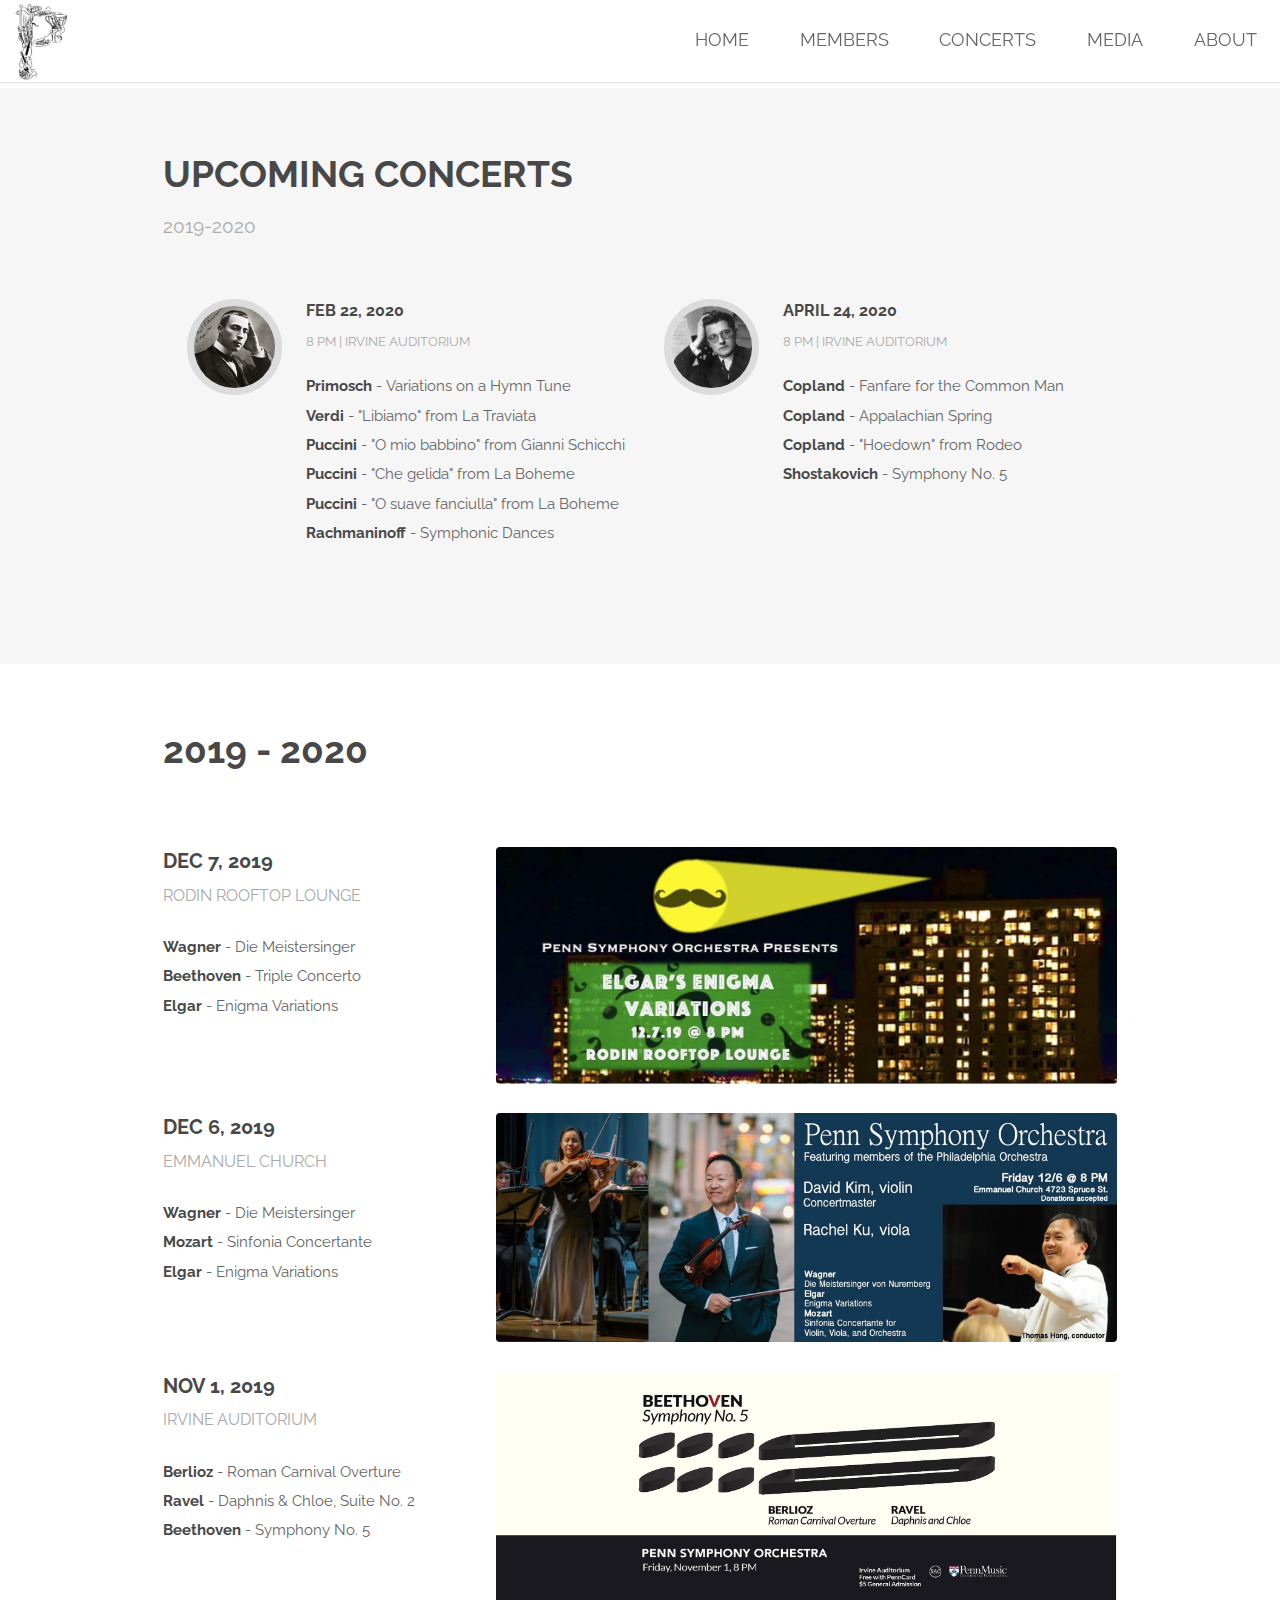
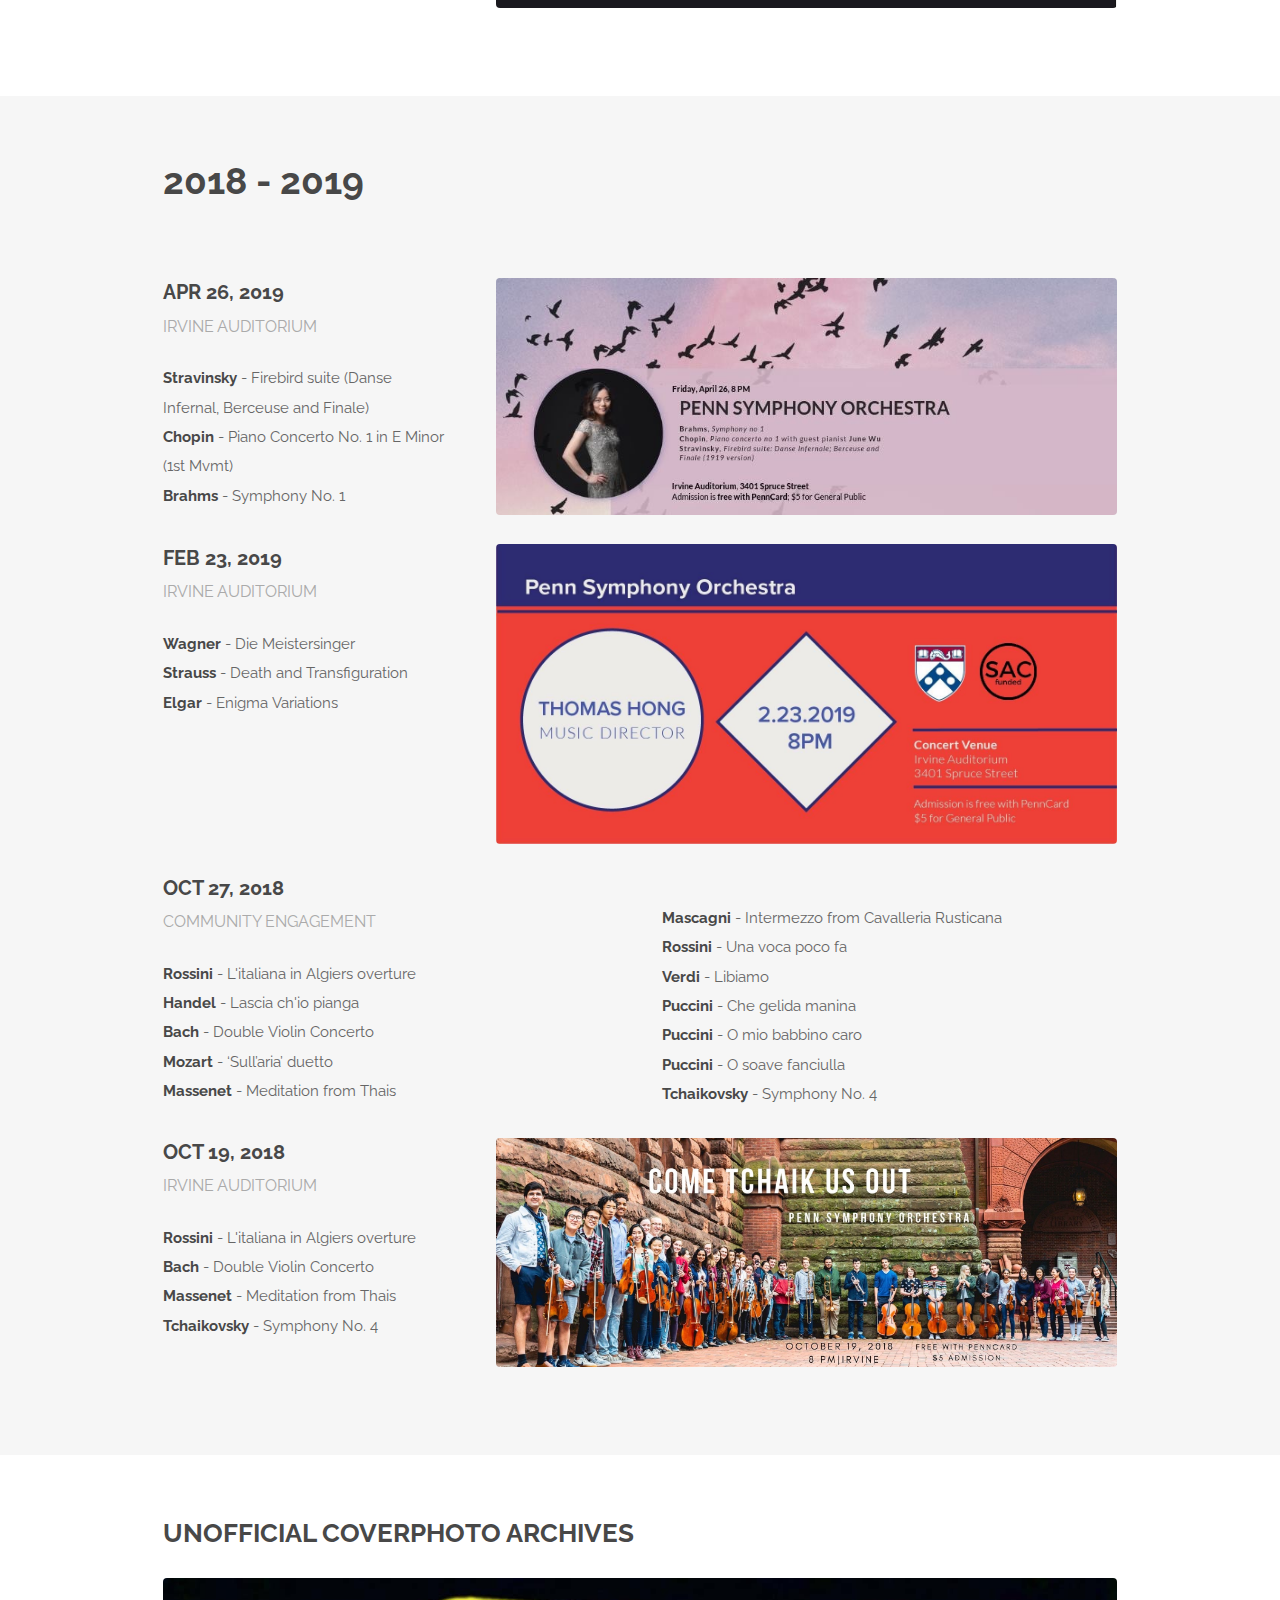
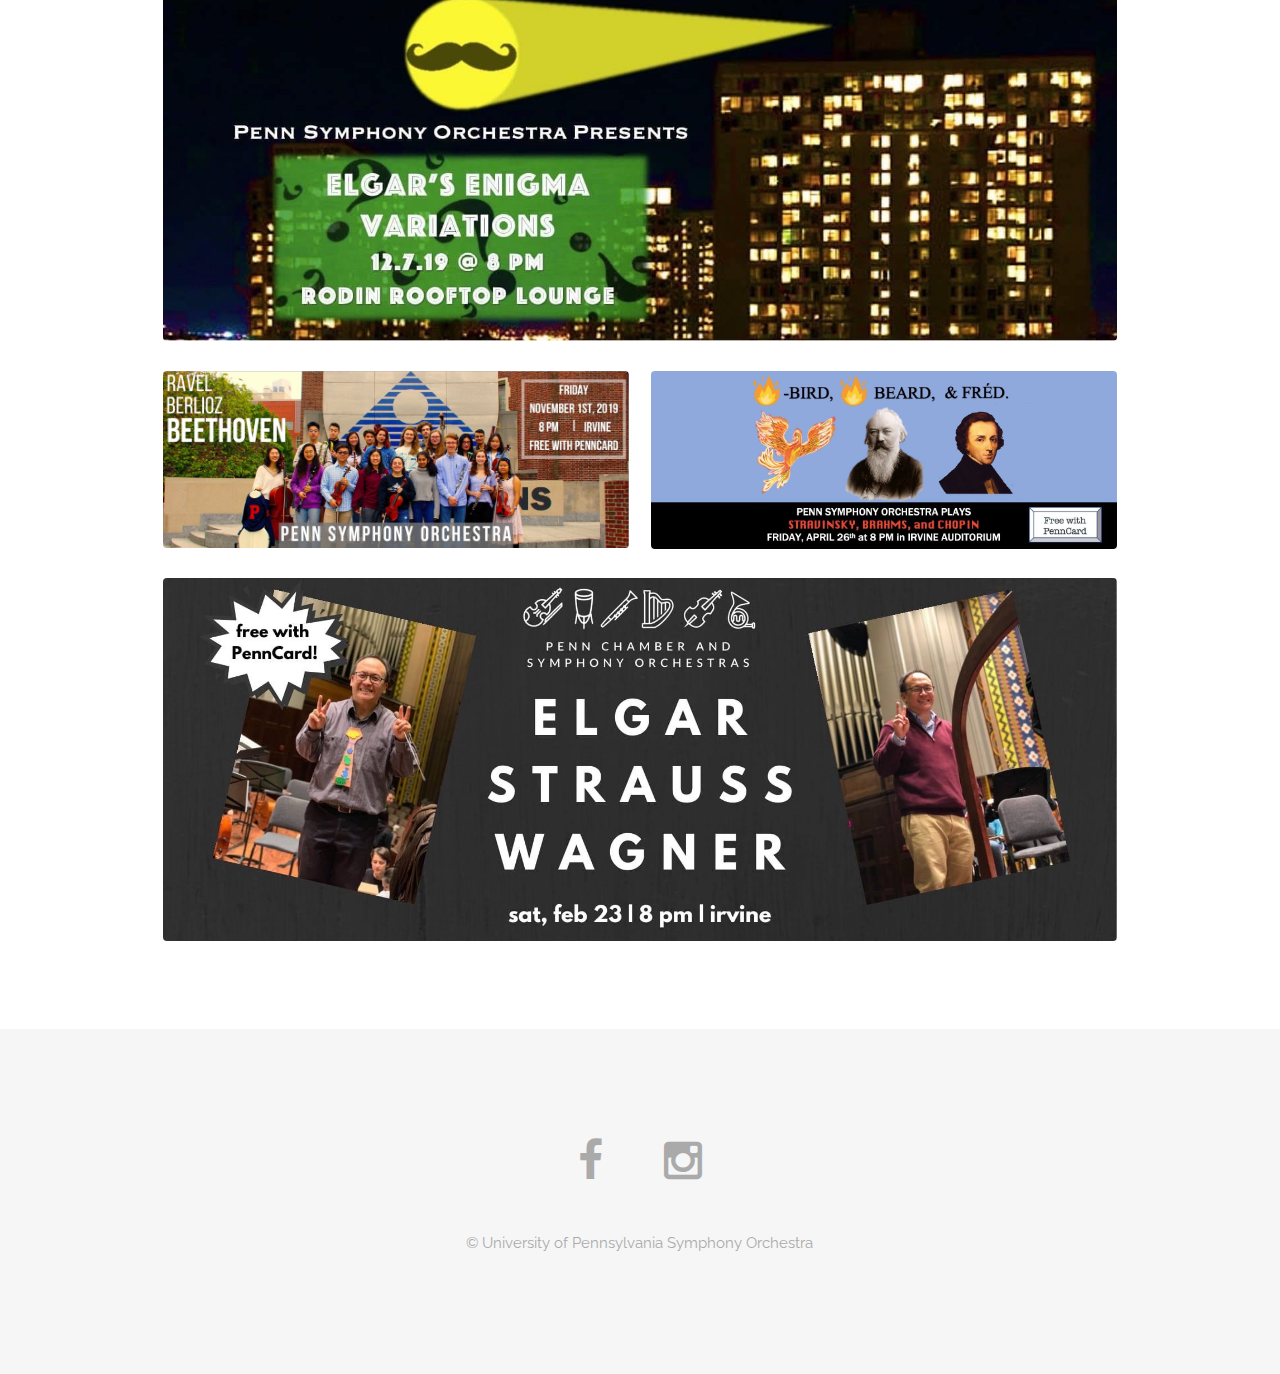
==== commit b2090491: "included media" ====
--- a/concert.html
+++ b/concert.html
@@ -1,4 +1,5 @@
 <!DOCTYPE HTML>
+
 <!--
 	Spatial by TEMPLATED
 	templated.co @templatedco
@@ -6,7 +7,7 @@
 -->
 <html>
 	<head>
-		<title>Generic - Spatial by TEMPLATED</title>
+		<title>Penn Symphony Orchestra</title>
 		<meta charset="utf-8" />
 		<meta name="viewport" content="width=device-width, initial-scale=1" />
 		<link rel="stylesheet" href="assets/css/main.css" />
@@ -20,12 +21,11 @@
             </span>
 			<!-- <h1><strong><a href="index.html">Penn Symphony Orchestra</a></strong></h1> -->
 				<nav id="nav">
-
 					<ul>
-
                             <li><a href="index.html">Home</a></li>
                             <li><a href="members.html">Members</a></li>
                             <li><a href="concert.html">Concerts</a></li>
+                            <li><a href="media.html">Media</a></li>
                             <li><a href="generic.html">About</a></li>
 
 					</ul>
--- a/assets/css/main.css
+++ b/assets/css/main.css
@@ -2784,7 +2784,13 @@
 		@media screen and (max-width: 480px) {
 
 			.wrapper {
-				padding: 2em 0 0.1em 0;
+				padding: 2em 0 1em 0;
+			}
+
+			.wrapper.style3{
+				background-attachment: scroll;
+				background-image: url("images/overlay.png"), url("../../images/banner.jpg");
+				background-size: cover;
 			}
 
 		}
@@ -2922,7 +2928,7 @@
 				color: #ffffff !important;
 			}
 
-		@media screen and (max-width: 980px) {
+		@media screen and (max-width: 730px) {
 
 			#header {
 				display: none;
@@ -2935,7 +2941,7 @@
 	.navPanelToggle {
 		text-decoration: none;
 		text-decoration: none;
-		height: 100%;
+		height: 20%;
 		left: 0;
 		position: absolute;
 		top: 0;
@@ -2952,7 +2958,7 @@
 			text-transform: none !important;
 		}
 
-		@media screen and (max-width: 980px) {
+		@media screen and (max-width: 730px) {
 
 			.navPanelToggle {
 				display: block;
@@ -3129,6 +3135,8 @@
 
 			#banner {
 				padding: 5em 0 5em 0;
+				background-size: cover;
+
 			}
 
 				#banner h2 {
@@ -3141,6 +3149,8 @@
 
 			#banner {
 				padding: 5em 0 5em 0;
+				background-size: cover;
+
 			}
 
 		}
@@ -3148,7 +3158,10 @@
 		@media screen and (max-width: 736px) {
 
 			#banner {
-				padding: 6em 2em 6em 2em;
+				padding: 6em 0em 6em 0em;
+				background-image: url("images/overlay.png"), url("../../images/banner.jpg");
+				background-size: cover;
+
 			}
 
 				#banner br {
@@ -3168,7 +3181,22 @@
 		@media screen and (max-width: 480px) {
 
 			#banner {
-				padding: 4em 2em 4em 2em;
+				padding: 4em 0em 4em 0em;
+				background-size: cover;
+				background-image: url("images/overlay.png"), url("../../images/banner.jpg");
+				background-attachment: scroll;
+			}
+
+		}
+
+
+		@media screen and (max-width: 300px) {
+
+			#banner {
+				padding: 4em 0em 4em 0em;
+				background-size: cover;
+				background-image: url("images/overlay.png"), url("../../images/banner.jpg");
+				background-attachment: scroll;
 			}
 
 		}
@@ -3298,3 +3326,7 @@
 		}
 
 .w3-opacity,.w3-hover-opacity:hover{opacity:0.60}.w3-opacity-off,.w3-hover-opacity-off:hover{opacity:1}
+
+.is-hidden {
+	display: none !important;
+  }
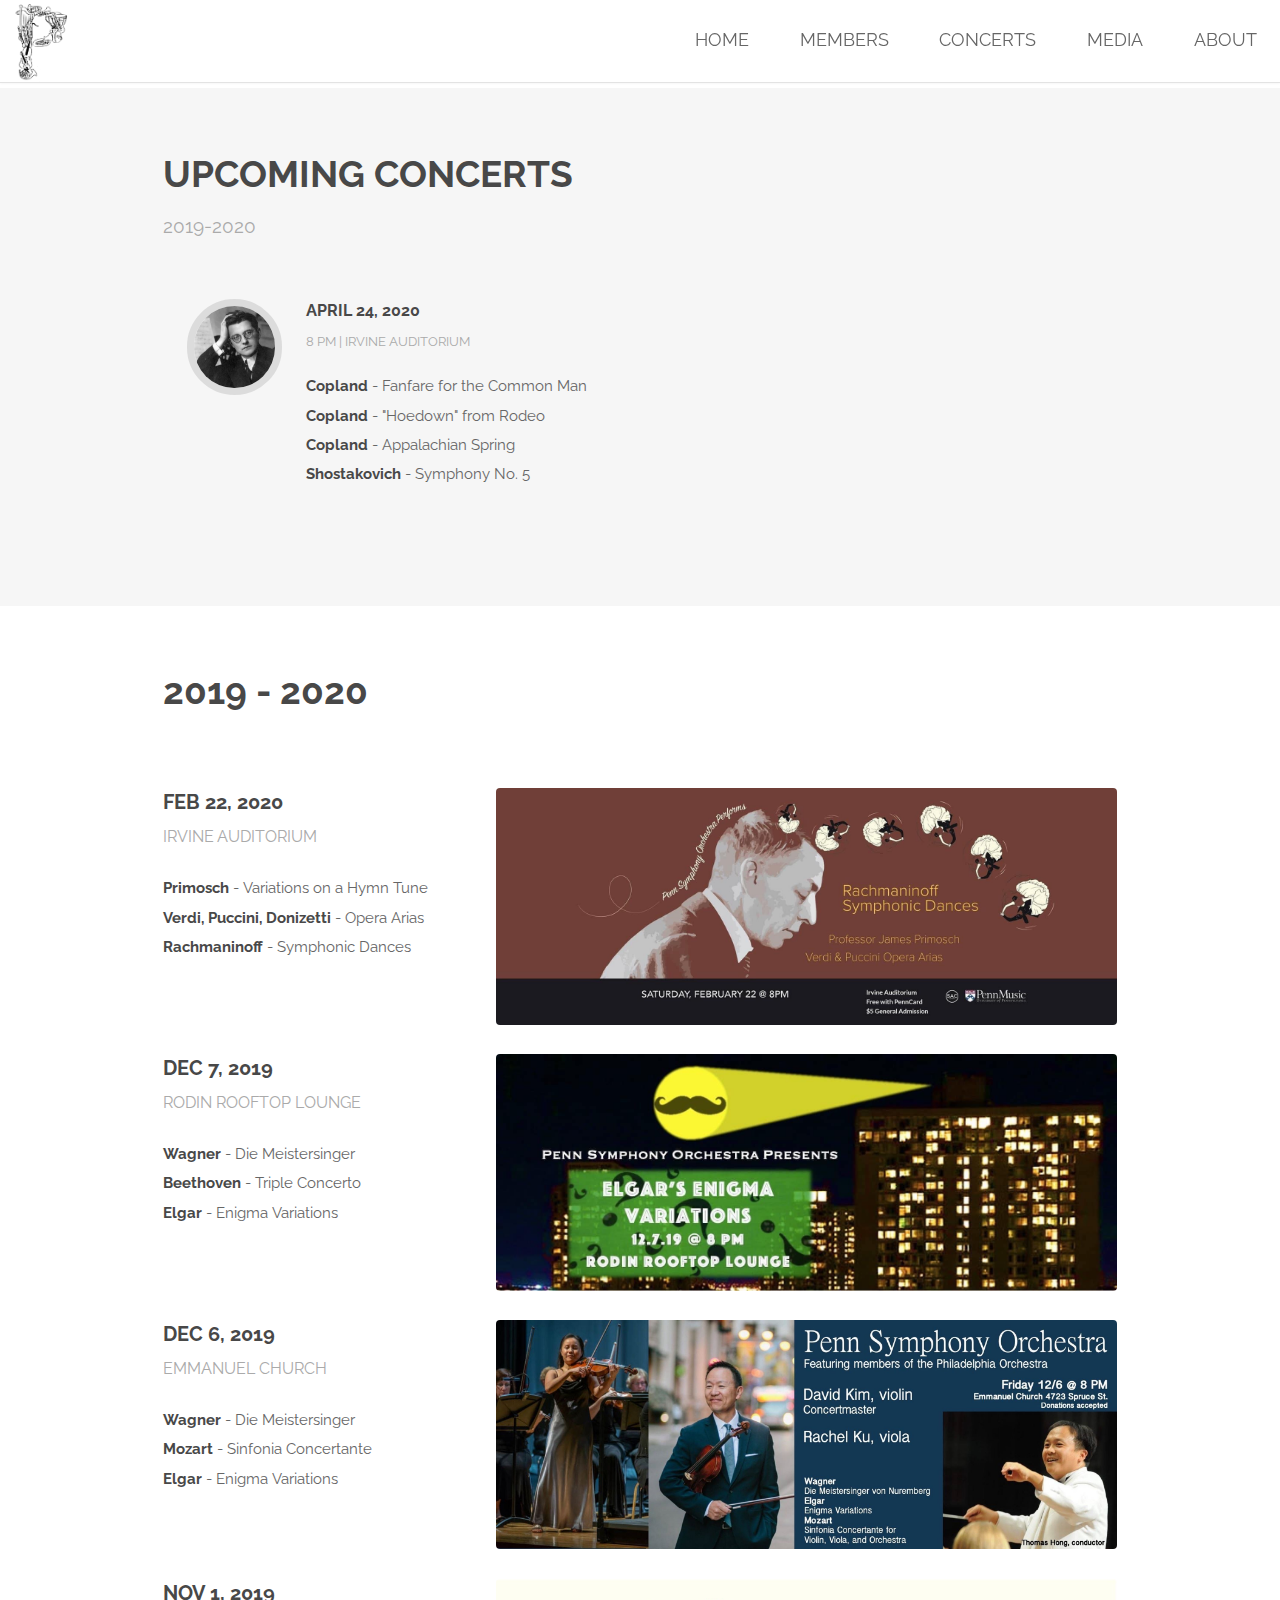
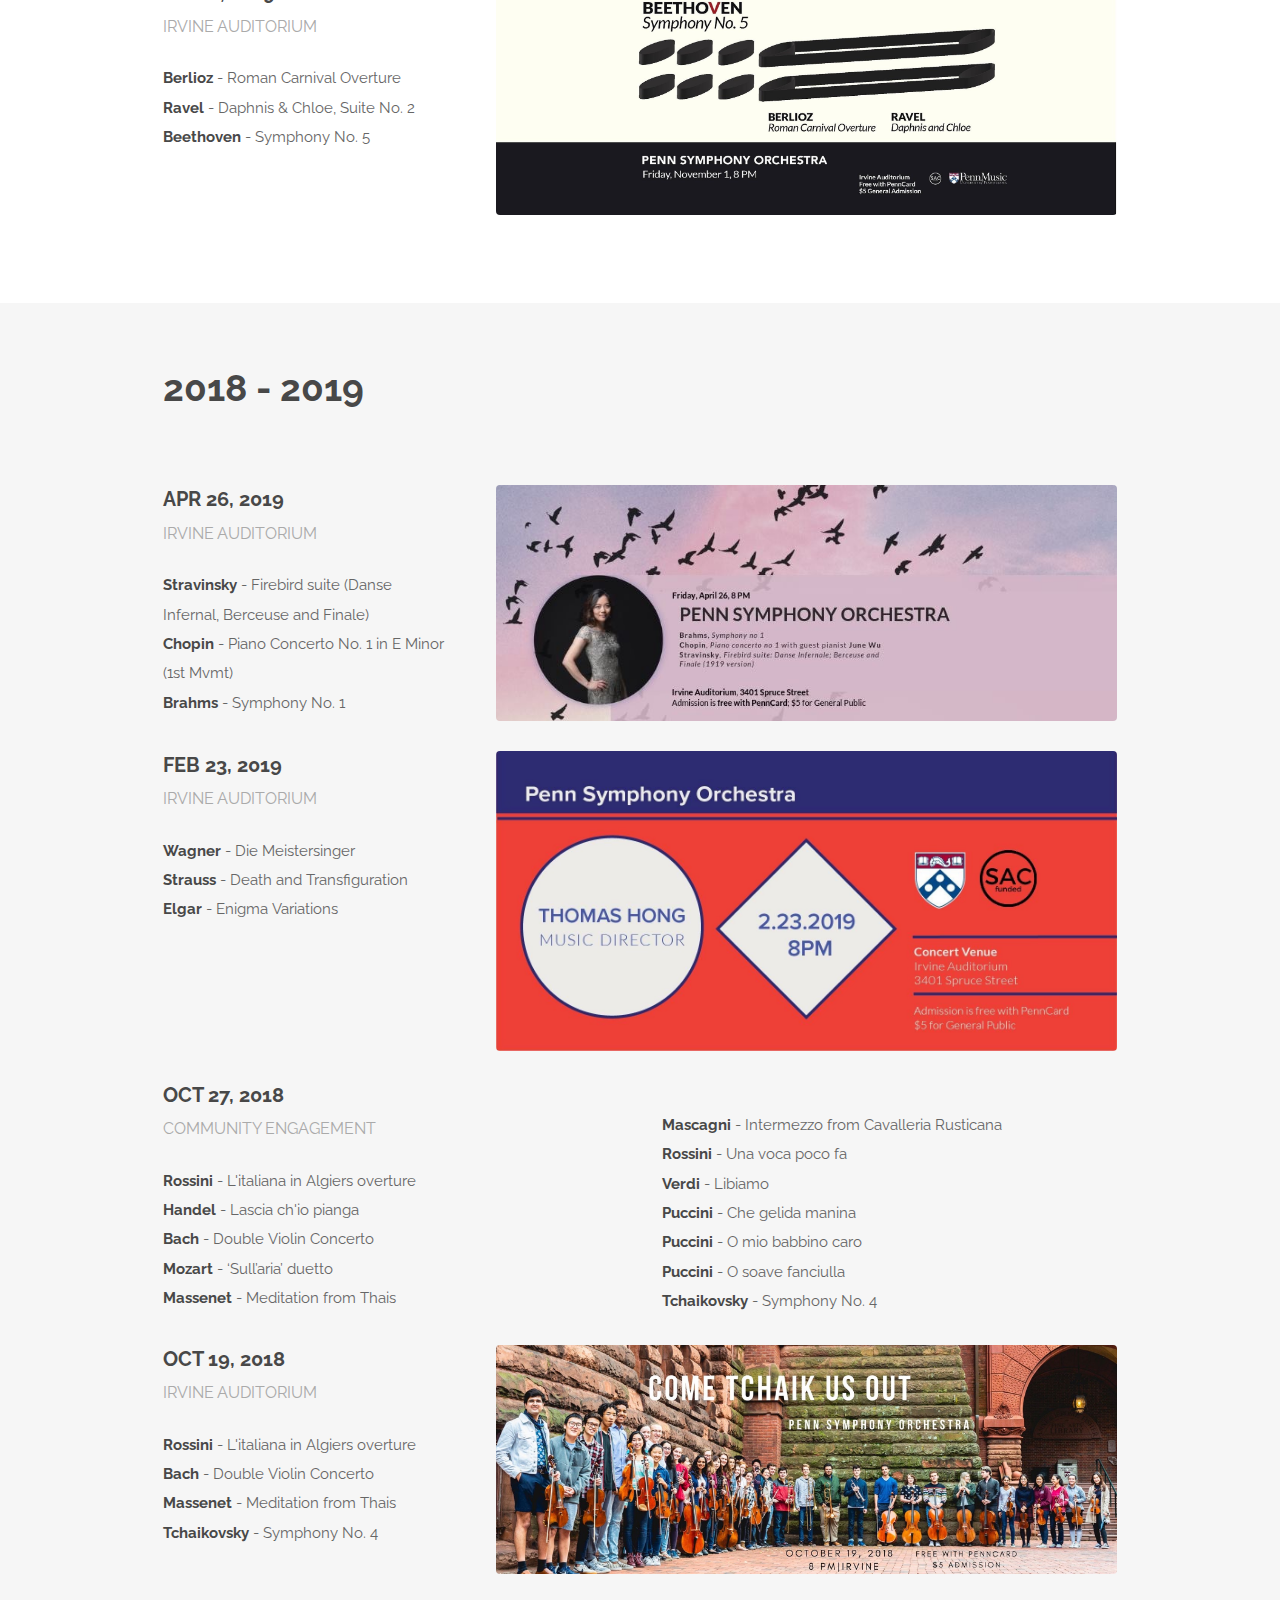
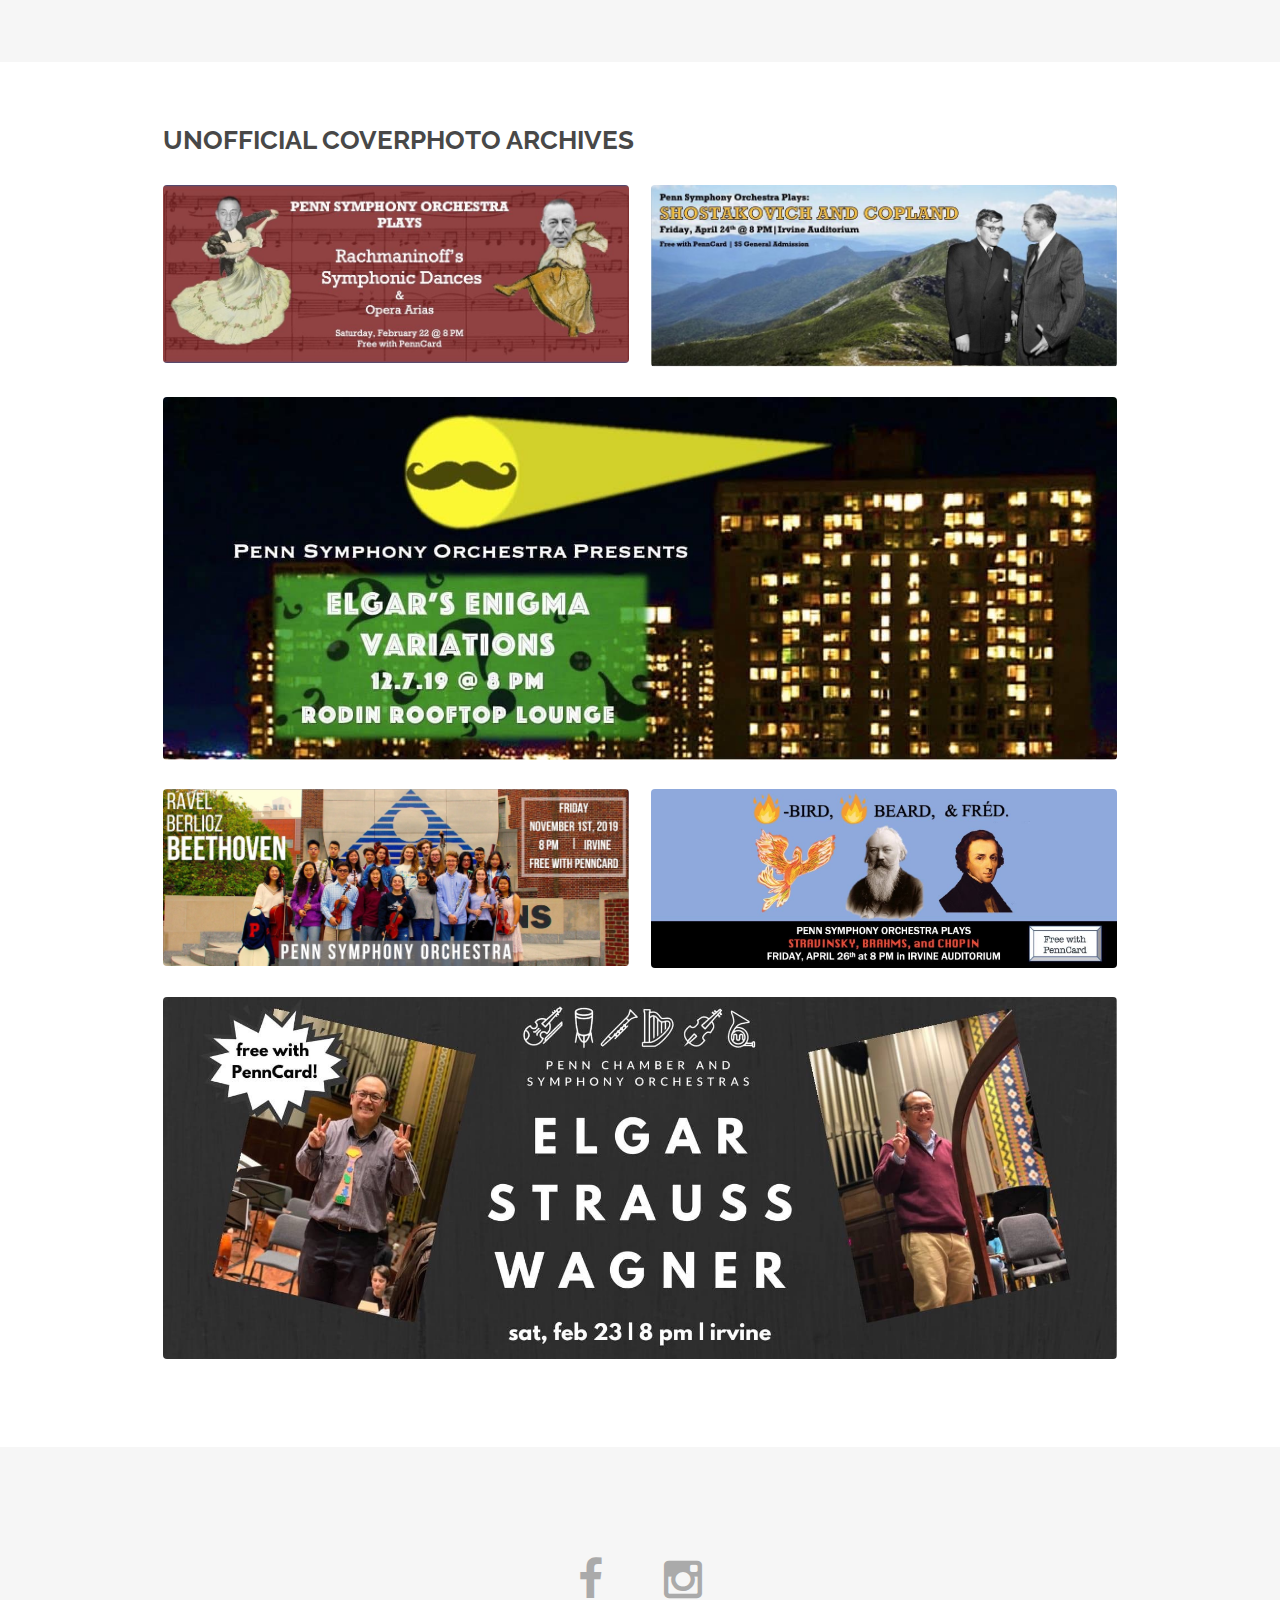
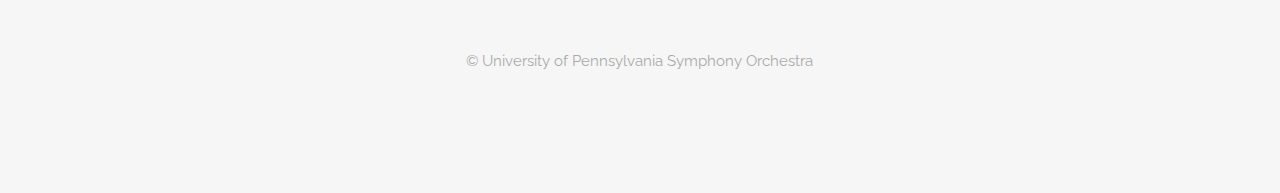
==== commit 21382f94: "updates" ====
--- a/concert.html
+++ b/concert.html
@@ -41,7 +41,7 @@
 							<p>2019-2020</p>
 						</header>
 						<div class="feature-grid">
-							<div class="feature">
+							<!-- <div class="feature">
 								<div class="image rounded"><img src="images/rachmaninoff.jpg" alt="" /></div> 
 
 								<div class="content">
@@ -56,7 +56,7 @@
 											<b>Puccini</b> - "O suave fanciulla" from La Boheme  <br>
 											<b>Rachmaninoff</b> - Symphonic Dances</p> 
 								</div>
-							</div>
+							</div> -->
 							<div class="feature">
 								<div class="image rounded"><img src="images/shostakovich.jpg" alt="" /></div>
 								<div class="content">
@@ -65,9 +65,9 @@
 										<p>8 pm | Irvine Auditorium</p>
 									</header>
 									<p>
-										<b>Copland</b> - Fanfare for the Common Man <br>
+                                        <b>Copland</b> - Fanfare for the Common Man <br>
+                                        <b>Copland</b> - "Hoedown" from Rodeo <br>
 										<b>Copland</b> - Appalachian Spring <br>
-										<b>Copland</b> - "Hoedown" from Rodeo <br>
 										<b>Shostakovich</b> - Symphony No. 5 <br>
 									</p>
 								</div>
@@ -88,6 +88,23 @@
                         <h2>2019 - 2020 </h2>
                         <p></p>
                     </header>
+                    <div class="row 200% ">
+						<div class="4u 12u$(medium)">
+							<header>
+                                <h3>Feb 22, 2020</h3>
+                                <p>Irvine Auditorium</p>
+                            </header>
+                            <p>
+                                <b>Primosch</b> - Variations on a Hymn Tune <br>
+                                <b>Verdi, Puccini, Donizetti</b> - Opera Arias  <br>
+                                <b>Rachmaninoff</b> - Symphonic Dances
+                            </p> 
+						</div>
+						<div class="8u 12u$(medium)">
+                            <div class="12u$ 12u$(medium)"><span class="image fit"><img src="images/concertPromo/022220.jpg" alt="" /></span></div>
+                        </div>
+                    </div>
+                    
 					<div class="row 200% ">
 						<div class="4u 12u$(medium)">
 							<header>
@@ -246,13 +263,16 @@
             <section id="coverpic" class="wrapper style1">
                     <div class="container">
                         <h2>Unofficial Coverphoto Archives </h2>
-
+                        <div class = "row">
+                            <div class="6u"><span class="image fit"><img src="images/concertPromo/0222202.jpg" alt="" /></span></div>
+                            <div class="6u$"><span class="image fit"><img src="images/concertPromo/0424202.jpg" alt="" /></span></div>
+                        </div>
                         <div class="12u$"><span class="image fit"><img src="images/concertPromo/120719.jpg" alt="" /></span></div>
                         <div class = "row">
                             <div class="6u"><span class="image fit"><img src="images/concertPromo/1101192.jpg" alt="" /></span></div>
                             <div class="6u$"><span class="image fit"><img src="images/concertPromo/042619.jpg" alt="" /></span></div>
-        
-                        </div>
+                        </div>
+
                         <div class="12u$"><span class="image fit"><img src="images/concertPromo/022319.jpg" alt="" /></span></div>
 
                     </div>
@@ -265,7 +285,7 @@
         <footer id="footer">
 				<div class="container">
 					<ul class="icons">
-						<li><a href="https://www.facebook.com/PennOrchestras/" class="icon fa-facebook"></a></li>
+						<li><a href="https://www.facebook.com/PennSymphony/" class="icon fa-facebook"></a></li>
 						<li><a href="https://www.instagram.com/pennsymphony/" class="icon fa-instagram"></a></li>
 					</ul>
 					<ul class="copyright">
--- a/assets/css/main.css
+++ b/assets/css/main.css
@@ -2345,7 +2345,7 @@
 				border: solid 0.5em rgba(144, 144, 144, 0.25);
 				border-radius: 100%;
 			}
-
+	
 		.image.captioned {
 			border-radius: 0;
 			margin-bottom: 4em;
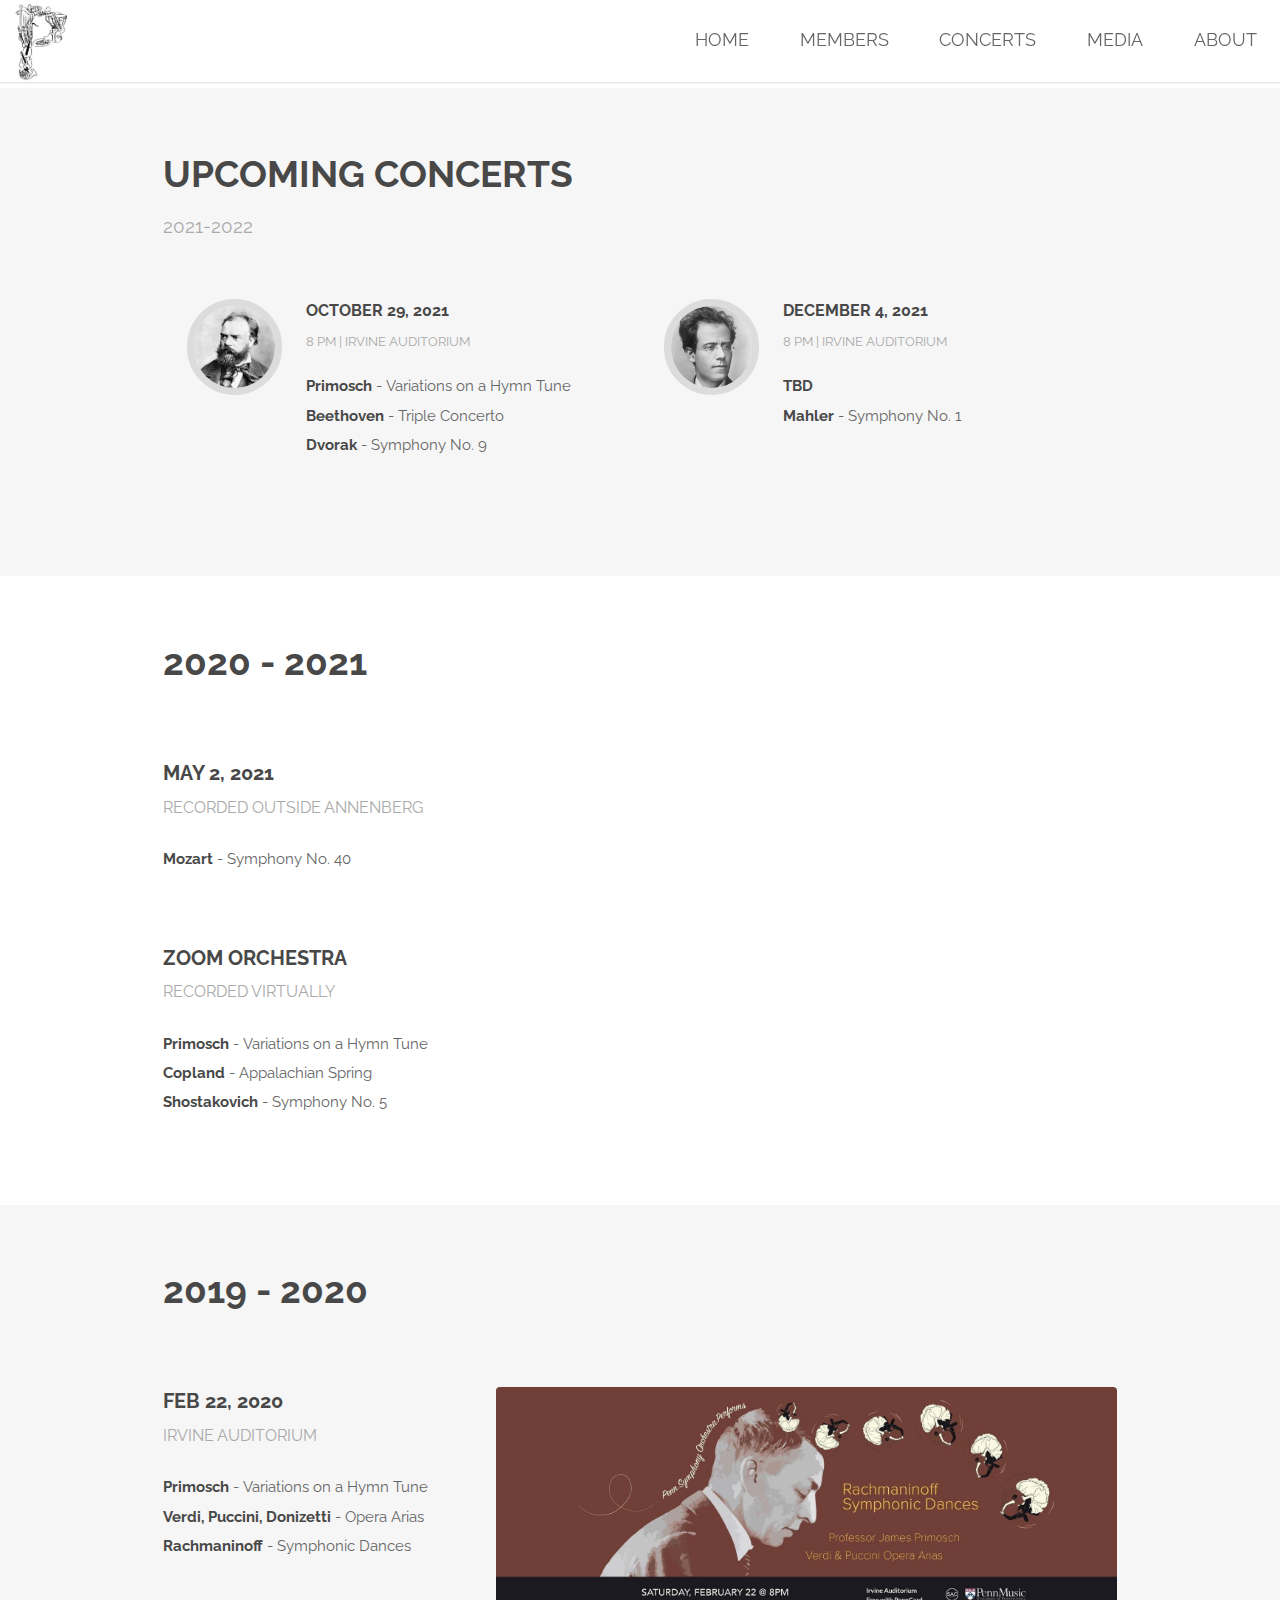
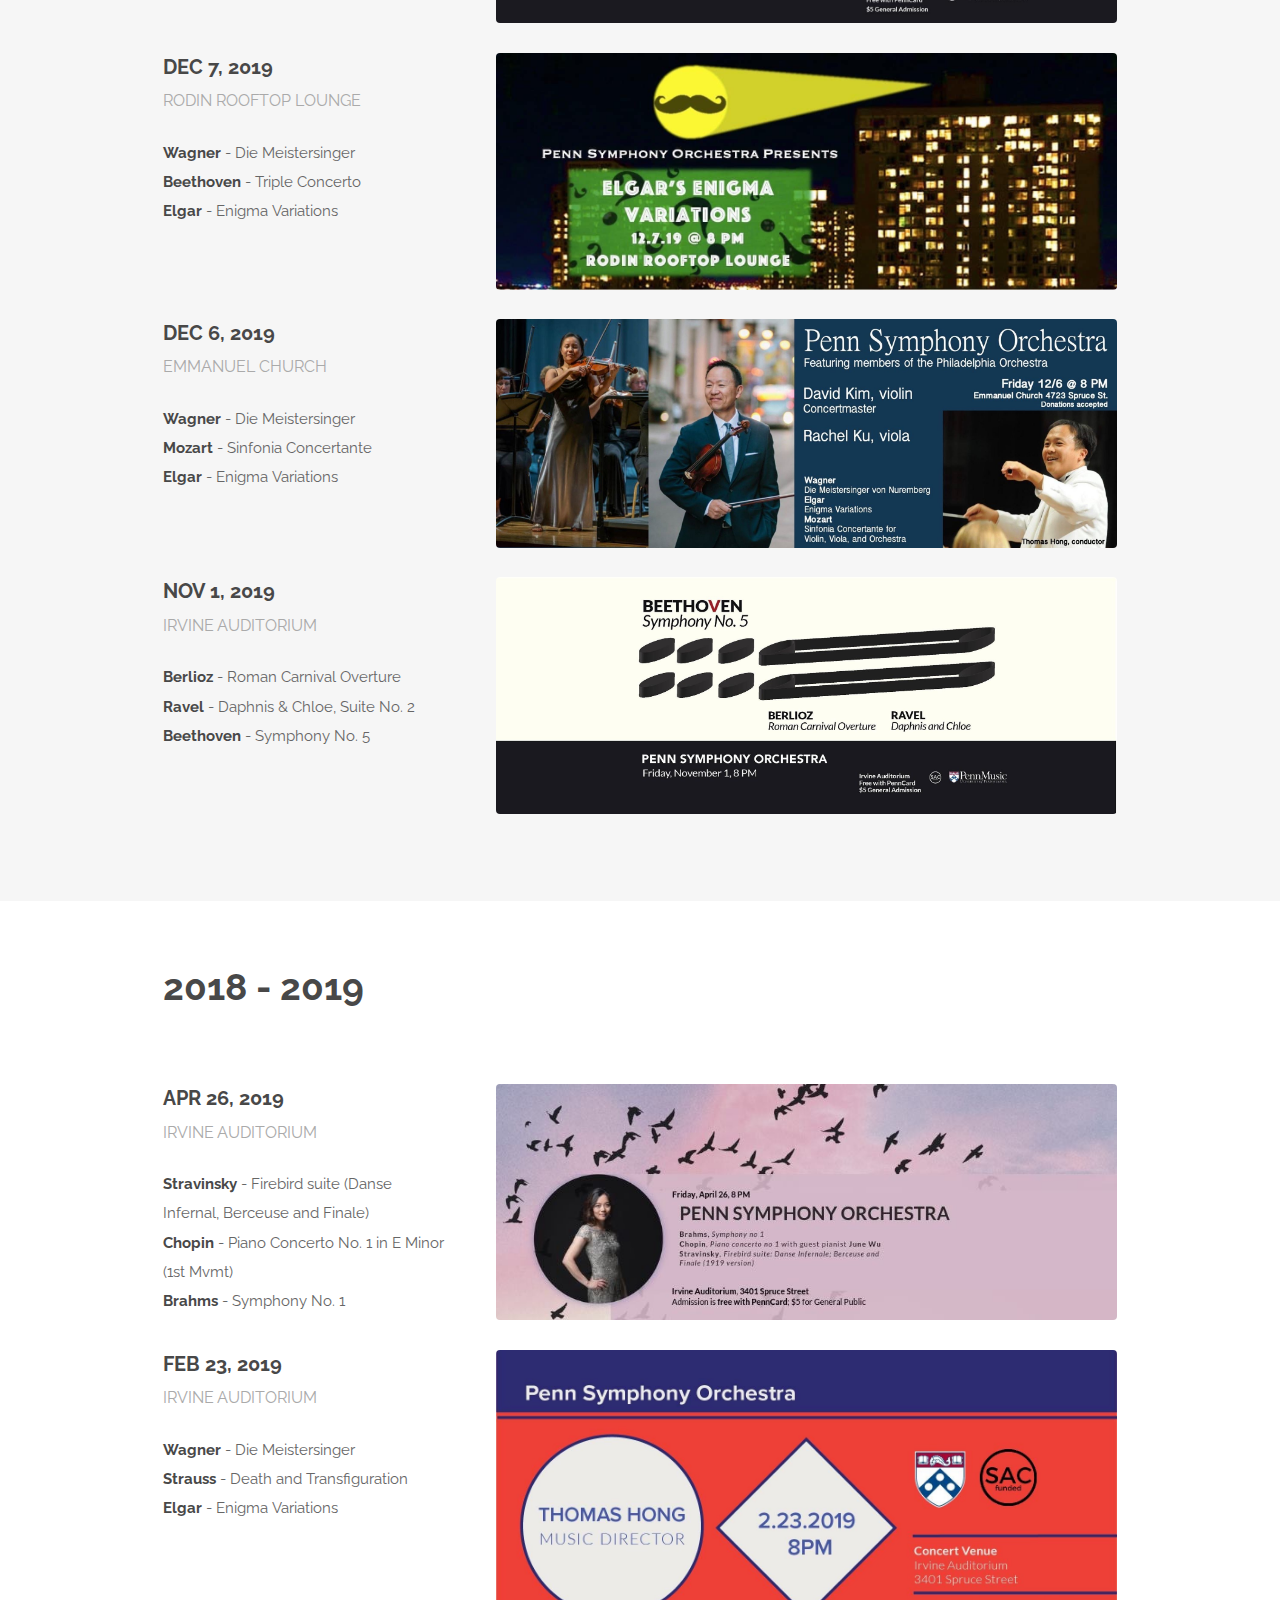
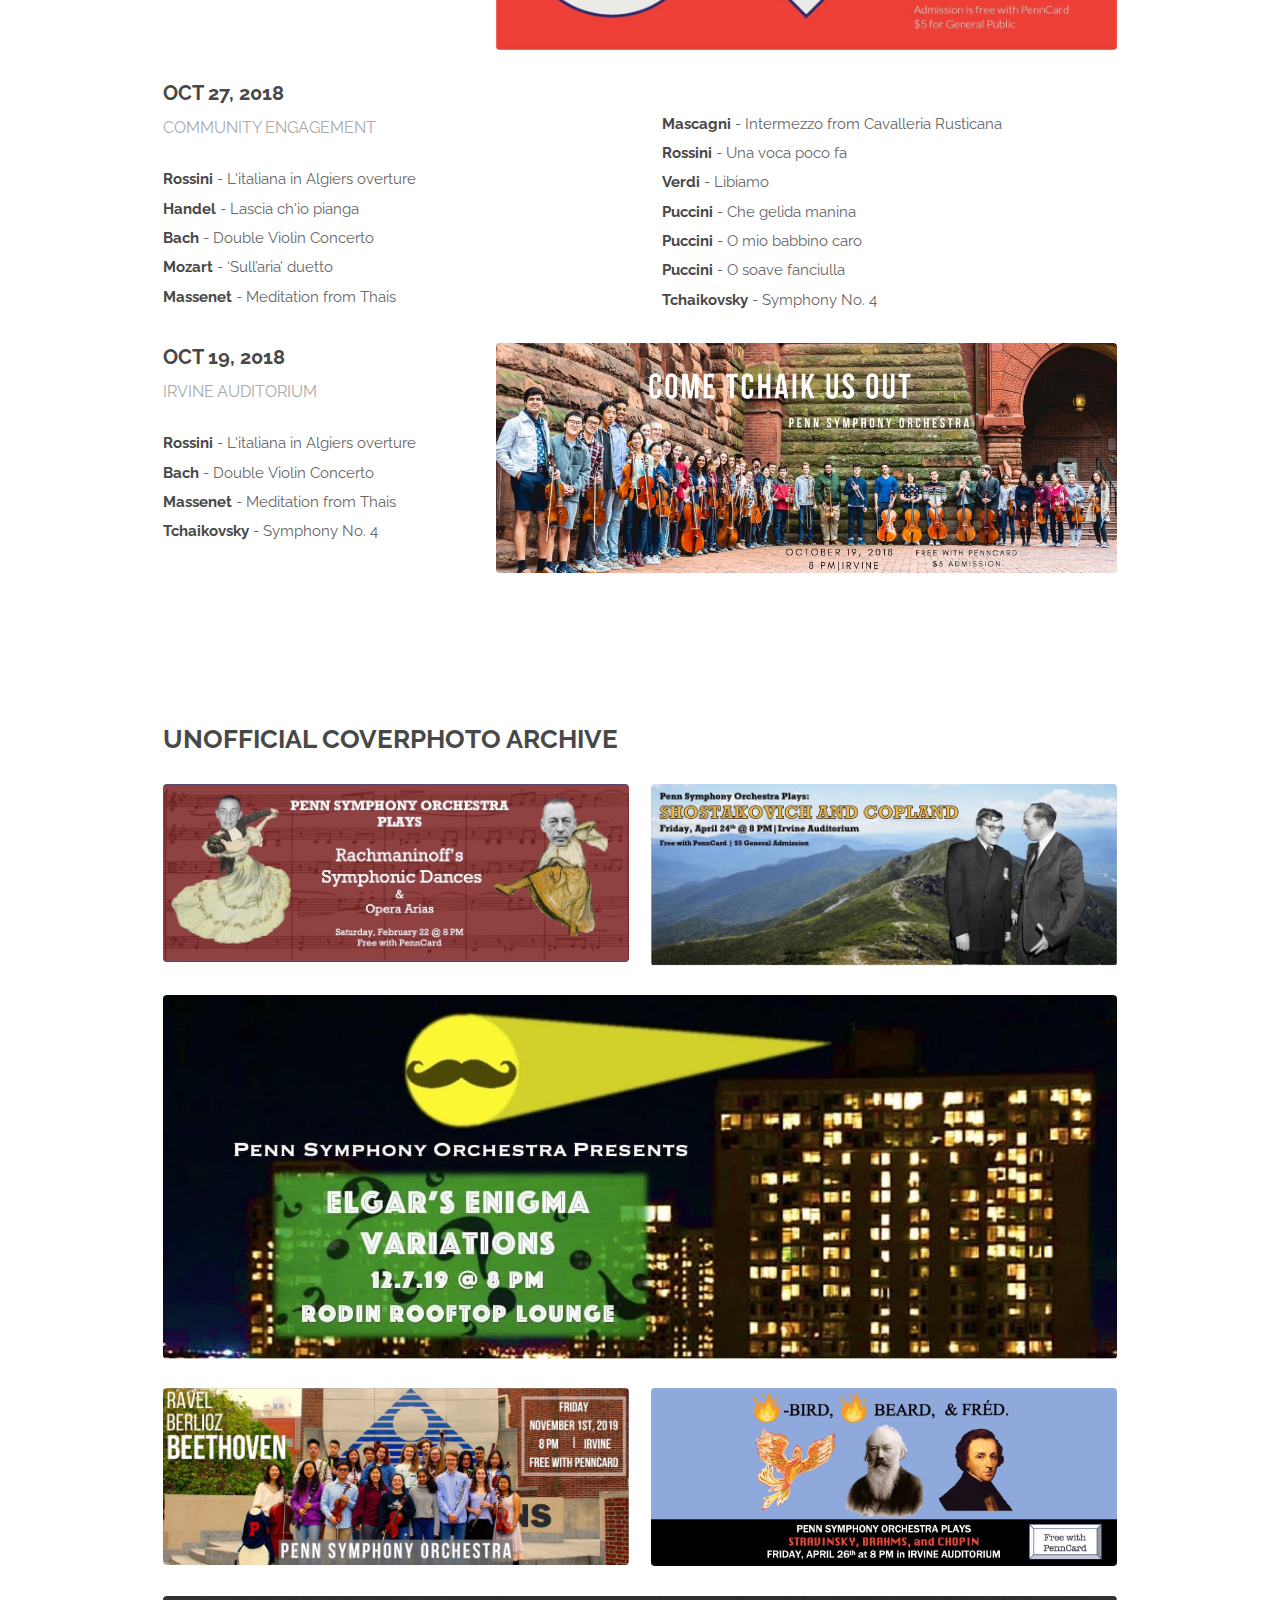
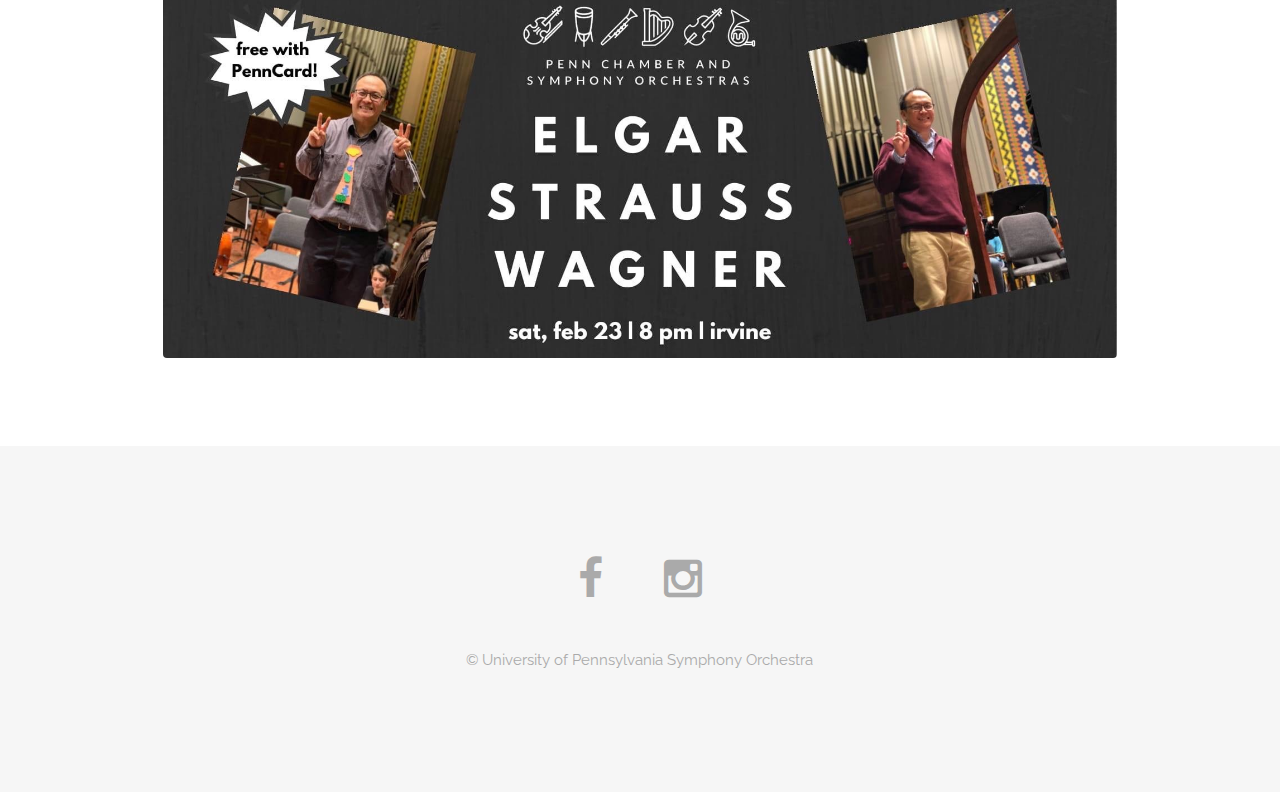
==== commit 235554af: "concert page update fall 2021" ====
--- a/concert.html
+++ b/concert.html
@@ -6,299 +6,341 @@
 	Released for free under the Creative Commons Attribution 3.0 license (templated.co/license)
 -->
 <html>
-	<head>
-		<title>Penn Symphony Orchestra</title>
-		<meta charset="utf-8" />
-		<meta name="viewport" content="width=device-width, initial-scale=1" />
-		<link rel="stylesheet" href="assets/css/main.css" />
-	</head>
-	<body>
-
-		<!-- Header -->
-			<header id="header">
-            
-            <span class="image"><a href="index.html" ><img src="images/bigP.png" style="width: 90px; height: 90px; object-fit: contain"></a></div>
-            </span>
-			<!-- <h1><strong><a href="index.html">Penn Symphony Orchestra</a></strong></h1> -->
-				<nav id="nav">
-					<ul>
-                            <li><a href="index.html">Home</a></li>
-                            <li><a href="members.html">Members</a></li>
-                            <li><a href="concert.html">Concerts</a></li>
-                            <li><a href="media.html">Media</a></li>
-                            <li><a href="generic.html">About</a></li>
-
-					</ul>
-				</nav>
-			</header>
-
-			<a href="#menu" class="navPanelToggle"><span class="fa fa-bars"></span></a>
-        <!--Upcoming Concert-->
-            <section id="upcomingConc" class="wrapper style2">
-					<div class="container">
-						<header class="major special">
-							<h2>Upcoming Concerts</h2>
-							<p>2019-2020</p>
-						</header>
-						<div class="feature-grid">
-							<!-- <div class="feature">
-								<div class="image rounded"><img src="images/rachmaninoff.jpg" alt="" /></div> 
-
-								<div class="content">
-									<header>
-										<h4>Feb 22, 2020</h4>
-										<p>8 pm | Irvine Auditorium</p>
-									</header>
-											<p><b>Primosch</b> - Variations on a Hymn Tune <br>
-										    <b>Verdi</b> - "Libiamo" from La Traviata <br>
-											<b>Puccini</b> - "O mio babbino" from Gianni Schicchi <br>
-											<b>Puccini</b> - "Che gelida" from La Boheme <br>
-											<b>Puccini</b> - "O suave fanciulla" from La Boheme  <br>
-											<b>Rachmaninoff</b> - Symphonic Dances</p> 
-								</div>
-							</div> -->
-							<div class="feature">
-								<div class="image rounded"><img src="images/shostakovich.jpg" alt="" /></div>
-								<div class="content">
-									<header>
-										<h4>April 24, 2020</h4>
-										<p>8 pm | Irvine Auditorium</p>
-									</header>
-									<p>
-                                        <b>Copland</b> - Fanfare for the Common Man <br>
-                                        <b>Copland</b> - "Hoedown" from Rodeo <br>
-										<b>Copland</b> - Appalachian Spring <br>
-										<b>Shostakovich</b> - Symphony No. 5 <br>
-									</p>
-								</div>
-							</div>
-
-							
-							
-						</div>
-
-					</div>
-            </section>
-                
-		<!-- 19-20 -->
-			<section id="1920" class="wrapper style1">
-
-				<div class="container">
-                    <header class="major">
-                        <h2>2019 - 2020 </h2>
-                        <p></p>
-                    </header>
-                    <div class="row 200% ">
-						<div class="4u 12u$(medium)">
-							<header>
-                                <h3>Feb 22, 2020</h3>
-                                <p>Irvine Auditorium</p>
-                            </header>
-                            <p>
-                                <b>Primosch</b> - Variations on a Hymn Tune <br>
-                                <b>Verdi, Puccini, Donizetti</b> - Opera Arias  <br>
-                                <b>Rachmaninoff</b> - Symphonic Dances
-                            </p> 
-						</div>
-						<div class="8u 12u$(medium)">
-                            <div class="12u$ 12u$(medium)"><span class="image fit"><img src="images/concertPromo/022220.jpg" alt="" /></span></div>
-                        </div>
+
+<head>
+    <title>Penn Symphony Orchestra</title>
+    <meta charset="utf-8" />
+    <meta name="viewport" content="width=device-width, initial-scale=1" />
+    <link rel="stylesheet" href="assets/css/main.css" />
+</head>
+
+<body>
+
+    <!-- Header -->
+    <header id="header">
+        <span class="image"><a href="index.html"><img src="images/bigP.png"
+                    style="width: 90px; height: 90px; object-fit: contain"></a></div>
+        </span>
+        <!-- <h1><strong><a href="index.html">Penn Symphony Orchestra</a></strong></h1> -->
+        <nav id="nav">
+            <ul>
+                <li><a href="index.html">Home</a></li>
+                <li><a href="members.html">Members</a></li>
+                <li><a href="concert.html">Concerts</a></li>
+                <li><a href="media.html">Media</a></li>
+                <li><a href="generic.html">About</a></li>
+
+            </ul>
+        </nav>
+    </header>
+
+    <a href="#menu" class="navPanelToggle"><span class="fa fa-bars"></span></a>
+    <!--Upcoming Concert-->
+    <section id="upcomingConc" class="wrapper style2">
+        <div class="container">
+            <header class="major special">
+                <h2>Upcoming Concerts</h2>
+                <p>2021-2022</p>
+            </header>
+            <div class="feature-grid">
+                <div class="feature">
+                    <div class="image rounded"><img src="images/dvorak.jpg" alt="" /></div>
+                    <div class="content">
+                        <header>
+                            <h4>October 29, 2021</h4>
+                            <p>8 pm | Irvine Auditorium</p>
+                        </header>
+                        <p>
+                            <b>Primosch</b> - Variations on a Hymn Tune <br>
+                            <b>Beethoven</b> - Triple Concerto <br>
+                            <b>Dvorak</b> - Symphony No. 9 <br>
+                        </p>
                     </div>
-                    
-					<div class="row 200% ">
-						<div class="4u 12u$(medium)">
-							<header>
-                                <h3>Dec 7, 2019</h3>
-                                <p>Rodin Rooftop Lounge</p>
-                            </header>
-                                <p>
-                                    <b>Wagner</b> - Die Meistersinger <br>
-                                    <b>Beethoven</b> - Triple Concerto <br>
-                                    <b>Elgar</b> - Enigma Variations <br>
-                                </p> 
-						</div>
-						<div class="8u 12u$(medium)">
-                            <div class="12u$ 12u$(medium)"><span class="image fit"><img src="images/concertPromo/120719.jpg" alt="" /></span></div>
-                        </div>
-					</div>
-                
-                    <div class="row 200% ">
-                            <div class="4u 12u$(medium)">
-                                <header>
-                                    <h3>Dec 6, 2019</h3>
-                                    <p>Emmanuel Church</p>
-                                </header>
-                                    <p>
-                                        <b>Wagner</b> - Die Meistersinger <br>
-                                        <b>Mozart</b> - Sinfonia Concertante <br>
-                                        <b>Elgar</b> - Enigma Variations <br>
-                                    </p> 
-                            </div>
-                            <div class="8u 12u$(medium)">
-                                <div class="12u$ 12u$(medium)"><span class="image fit"><img src="images/concertPromo/120619.jpg" alt="" /></span></div>
-                            </div>
+                </div>
+                <div class="feature">
+                    <div class="image rounded"><img src="images/mahler.jpg" alt="" /></div>
+                    <div class="content">
+                        <header>
+                            <h4>December 4, 2021</h4>
+                            <p>8 pm | Irvine Auditorium</p>
+                        </header>
+                        <p>
+                            <b>TBD</b><br>
+                            <b>Mahler</b> - Symphony No. 1 <br>
+                        </p>
                     </div>
-
-                
-                    <div class="row 200% ">
-                            <div class="4u 12u$(medium)">
-                                <header>
-                                    <h3>Nov 1, 2019</h3>
-                                    <p>Irvine Auditorium</p>
-                                </header>
-                                    <p>
-                                        <b>Berlioz</b> - Roman Carnival Overture <br>
-                                        <b>Ravel</b> - Daphnis & Chloe, Suite No. 2 <br>
-                                        <b>Beethoven</b> - Symphony No. 5 <br>
-                                    </p> 
-                            </div>
-                            <div class="8u 12u$(medium)">
-                                <div class="12u 12u(medium)"><span class="image fit"><img src="images/concertPromo/110119.jpg" alt="" /></span></div>
-
-                            </div>
-                    </div>
-
-                    
-                </div>
-			</section>
-
-
-        <!-- 18-19 -->
-            <section id="1819" class="wrapper style2">
-
-                    <div class="container">
-                        <header class="major">
-                            <h2>2018 - 2019 </h2>
-                            <p></p>
-                        </header>
-                        <div class="row 200% ">
-                            <div class="4u 12u$(medium)">
-                                <header>
-                                    <h3>Apr 26, 2019</h3>
-                                    <p>Irvine Auditorium</p>
-                                </header>
-                                    <p>
-                                        <b>Stravinsky</b> - Firebird suite (Danse Infernal, Berceuse and Finale)<br>
-                                        <b>Chopin</b> - Piano Concerto No. 1 in E Minor (1st Mvmt) <br>
-                                        <b>Brahms</b> - Symphony No. 1 <br>
-                                    </p> 
-                            </div>
-                            <div class="8u 12u$(medium)">
-                                <div class="12u$ 12u$(medium)"><span class="image fit"><img src="images/concertPromo/0426192.jpg" alt="" /></span></div>
-
-                            </div>
-                        </div>
-                    
-                        <div class="row 200% ">
-                                <div class="4u 12u$(medium)">
-                                    <header>
-                                        <h3>Feb 23, 2019</h3>
-                                        <p>Irvine Auditorium</p>
-                                    </header>
-                                        <p>
-                                            <b>Wagner</b> - Die Meistersinger <br>
-                                            <b>Strauss</b> - Death and Transfiguration <br>
-                                            <b>Elgar</b> - Enigma Variations <br>
-                                        </p> 
-                                </div>
-                                <div class="8u 12u$(medium)">
-                                    <div class="12u$ 12u$(medium)"><span class="image fit"><img src="images/concertPromo/0223192.jpg" alt="" /></span></div>
-                                </div>
-                        </div>
-    
-                        <div class="row 200% ">
-                                <div class="6u 12u$(medium)">
-                                    <header>
-                                        <h3>Oct 27, 2018</h3>
-                                        <p>Community Engagement</p>
-                                    </header>
-                                        <p>
-                                            <b>Rossini</b> - L'italiana in Algiers overture<br>
-                                            <b>Handel</b> - Lascia ch'io pianga<br>
-                                            <b>Bach</b> - Double Violin Concerto<br>
-                                            <b>Mozart</b> - ‘Sull’aria’ duetto<br>
-                                            <b>Massenet</b> - Meditation from Thais <br>
-                                            
-
-                                        </p> 
-                                </div>
-                                <div class="6u 12u$(medium)">
-                                        <p>
-                                            <br>
-                                            <b>Mascagni</b> - Intermezzo from Cavalleria Rusticana <br>
-                                            <b>Rossini</b> - Una voca poco fa  <br>
-                                            <b>Verdi</b> - Libiamo<br>
-                                            <b>Puccini</b> - Che gelida manina<br>
-                                            <b>Puccini</b> - O mio babbino caro<br>
-                                            <b>Puccini</b> - O soave fanciulla<br>
-
-                                            <b>Tchaikovsky</b> - Symphony No. 4 <br>
-    
-                                        </p> 
-                                </div>
-                        </div>
-                        <div class="row 200% ">
-                                <div class="4u 12u$(medium)">
-                                    <header>
-                                        <h3>Oct 19, 2018</h3>
-                                        <p>Irvine Auditorium</p>
-                                    </header>
-                                        <p>
-                                            <b>Rossini</b> - L'italiana in Algiers overture<br>
-                                            <b>Bach</b> - Double Violin Concerto<br>
-                                            <b>Massenet</b> - Meditation from Thais <br>
-                                            <b>Tchaikovsky</b> - Symphony No. 4 <br>
-
-                                        </p> 
-                                </div>
-                                <div class="8u 12u$(medium)">
-                                    <div class="12u 12u(medium)"><span class="image fit"><img src="images/concertPromo/101918.jpg" alt="" /></span></div>
-    
-                                </div>
-                        </div>
-
-                    </div>
-            </section>
-        <!-- Coverphoto Archive-->
-            <section id="coverpic" class="wrapper style1">
-                    <div class="container">
-                        <h2>Unofficial Coverphoto Archives </h2>
-                        <div class = "row">
-                            <div class="6u"><span class="image fit"><img src="images/concertPromo/0222202.jpg" alt="" /></span></div>
-                            <div class="6u$"><span class="image fit"><img src="images/concertPromo/0424202.jpg" alt="" /></span></div>
-                        </div>
-                        <div class="12u$"><span class="image fit"><img src="images/concertPromo/120719.jpg" alt="" /></span></div>
-                        <div class = "row">
-                            <div class="6u"><span class="image fit"><img src="images/concertPromo/1101192.jpg" alt="" /></span></div>
-                            <div class="6u$"><span class="image fit"><img src="images/concertPromo/042619.jpg" alt="" /></span></div>
-                        </div>
-
-                        <div class="12u$"><span class="image fit"><img src="images/concertPromo/022319.jpg" alt="" /></span></div>
-
-                    </div>
-
-            </section>
-			
-
-		
-		<!-- Footer -->
-        <footer id="footer">
-				<div class="container">
-					<ul class="icons">
-						<li><a href="https://www.facebook.com/PennSymphony/" class="icon fa-facebook"></a></li>
-						<li><a href="https://www.instagram.com/pennsymphony/" class="icon fa-instagram"></a></li>
-					</ul>
-					<ul class="copyright">
-						<li>&copy; University of Pennsylvania Symphony Orchestra</li>
-					</ul>
-				</div>
-			</footer>
-
-		<!-- Scripts -->
-			<script src="assets/js/jquery.min.js"></script>
-			<script src="assets/js/skel.min.js"></script>
-			<script src="assets/js/util.js"></script>
-			<script src="assets/js/main.js"></script>
-
-	</body>
+                </div>
+            </div>
+
+        </div>
+    </section>
+
+    <!-- 20-21 -->
+    <section id="2021" class="wrapper style1">
+
+        <div class="container">
+            <header class="major">
+                <h2>2020 - 2021 </h2>
+                <p></p>
+            </header>
+            <div class="row 200% " style="margin-bottom: 40px">
+                <div class="4u 12u$(medium)">
+                    <header>
+                        <h3>May 2, 2021</h3>
+                        <p>Recorded Outside Annenberg</p>
+                    </header>
+                    <p>
+                        <b>Mozart</b> - Symphony No. 40<br>
+                    </p>
+                </div>
+            </div>
+
+            <div class="row 200% ">
+                <div class="4u 12u$(medium)">
+                    <header>
+                        <h3>Zoom Orchestra</h3>
+                        <p>Recorded Virtually</p>
+                    </header>
+                    <p>
+                        <b>Primosch</b> - Variations on a Hymn Tune <br>
+                        <b>Copland</b> - Appalachian Spring <br>
+                        <b>Shostakovich</b> - Symphony No. 5 <br>
+                    </p>
+                </div>
+            </div>
+        </div>
+    </section>
+
+    <!-- 19-20 -->
+    <section id="1920" class="wrapper style2">
+
+        <div class="container">
+            <header class="major">
+                <h2>2019 - 2020 </h2>
+                <p></p>
+            </header>
+            <div class="row 200% ">
+                <div class="4u 12u$(medium)">
+                    <header>
+                        <h3>Feb 22, 2020</h3>
+                        <p>Irvine Auditorium</p>
+                    </header>
+                    <p>
+                        <b>Primosch</b> - Variations on a Hymn Tune <br>
+                        <b>Verdi, Puccini, Donizetti</b> - Opera Arias <br>
+                        <b>Rachmaninoff</b> - Symphonic Dances
+                    </p>
+                </div>
+                <div class="8u 12u$(medium)">
+                    <div class="12u$ 12u$(medium)"><span class="image fit"><img src="images/concertPromo/022220.jpg"
+                                alt="" /></span></div>
+                </div>
+            </div>
+
+            <div class="row 200% ">
+                <div class="4u 12u$(medium)">
+                    <header>
+                        <h3>Dec 7, 2019</h3>
+                        <p>Rodin Rooftop Lounge</p>
+                    </header>
+                    <p>
+                        <b>Wagner</b> - Die Meistersinger <br>
+                        <b>Beethoven</b> - Triple Concerto <br>
+                        <b>Elgar</b> - Enigma Variations <br>
+                    </p>
+                </div>
+                <div class="8u 12u$(medium)">
+                    <div class="12u$ 12u$(medium)"><span class="image fit"><img src="images/concertPromo/120719.jpg"
+                                alt="" /></span></div>
+                </div>
+            </div>
+
+            <div class="row 200% ">
+                <div class="4u 12u$(medium)">
+                    <header>
+                        <h3>Dec 6, 2019</h3>
+                        <p>Emmanuel Church</p>
+                    </header>
+                    <p>
+                        <b>Wagner</b> - Die Meistersinger <br>
+                        <b>Mozart</b> - Sinfonia Concertante <br>
+                        <b>Elgar</b> - Enigma Variations <br>
+                    </p>
+                </div>
+                <div class="8u 12u$(medium)">
+                    <div class="12u$ 12u$(medium)"><span class="image fit"><img src="images/concertPromo/120619.jpg"
+                                alt="" /></span></div>
+                </div>
+            </div>
+
+
+            <div class="row 200% ">
+                <div class="4u 12u$(medium)">
+                    <header>
+                        <h3>Nov 1, 2019</h3>
+                        <p>Irvine Auditorium</p>
+                    </header>
+                    <p>
+                        <b>Berlioz</b> - Roman Carnival Overture <br>
+                        <b>Ravel</b> - Daphnis & Chloe, Suite No. 2 <br>
+                        <b>Beethoven</b> - Symphony No. 5 <br>
+                    </p>
+                </div>
+                <div class="8u 12u$(medium)">
+                    <div class="12u 12u(medium)"><span class="image fit"><img src="images/concertPromo/110119.jpg"
+                                alt="" /></span></div>
+
+                </div>
+            </div>
+
+
+        </div>
+    </section>
+
+    <!-- 18-19 -->
+    <section id="1819" class="wrapper style1">
+
+        <div class="container">
+            <header class="major">
+                <h2>2018 - 2019 </h2>
+                <p></p>
+            </header>
+            <div class="row 200% ">
+                <div class="4u 12u$(medium)">
+                    <header>
+                        <h3>Apr 26, 2019</h3>
+                        <p>Irvine Auditorium</p>
+                    </header>
+                    <p>
+                        <b>Stravinsky</b> - Firebird suite (Danse Infernal, Berceuse and Finale)<br>
+                        <b>Chopin</b> - Piano Concerto No. 1 in E Minor (1st Mvmt) <br>
+                        <b>Brahms</b> - Symphony No. 1 <br>
+                    </p>
+                </div>
+                <div class="8u 12u$(medium)">
+                    <div class="12u$ 12u$(medium)"><span class="image fit"><img src="images/concertPromo/0426192.jpg"
+                                alt="" /></span></div>
+
+                </div>
+            </div>
+
+            <div class="row 200% ">
+                <div class="4u 12u$(medium)">
+                    <header>
+                        <h3>Feb 23, 2019</h3>
+                        <p>Irvine Auditorium</p>
+                    </header>
+                    <p>
+                        <b>Wagner</b> - Die Meistersinger <br>
+                        <b>Strauss</b> - Death and Transfiguration <br>
+                        <b>Elgar</b> - Enigma Variations <br>
+                    </p>
+                </div>
+                <div class="8u 12u$(medium)">
+                    <div class="12u$ 12u$(medium)"><span class="image fit"><img src="images/concertPromo/0223192.jpg"
+                                alt="" /></span></div>
+                </div>
+            </div>
+
+            <div class="row 200% ">
+                <div class="6u 12u$(medium)">
+                    <header>
+                        <h3>Oct 27, 2018</h3>
+                        <p>Community Engagement</p>
+                    </header>
+                    <p>
+                        <b>Rossini</b> - L'italiana in Algiers overture<br>
+                        <b>Handel</b> - Lascia ch'io pianga<br>
+                        <b>Bach</b> - Double Violin Concerto<br>
+                        <b>Mozart</b> - ‘Sull’aria’ duetto<br>
+                        <b>Massenet</b> - Meditation from Thais <br>
+
+
+                    </p>
+                </div>
+                <div class="6u 12u$(medium)">
+                    <p>
+                        <br>
+                        <b>Mascagni</b> - Intermezzo from Cavalleria Rusticana <br>
+                        <b>Rossini</b> - Una voca poco fa <br>
+                        <b>Verdi</b> - Libiamo<br>
+                        <b>Puccini</b> - Che gelida manina<br>
+                        <b>Puccini</b> - O mio babbino caro<br>
+                        <b>Puccini</b> - O soave fanciulla<br>
+
+                        <b>Tchaikovsky</b> - Symphony No. 4 <br>
+
+                    </p>
+                </div>
+            </div>
+            <div class="row 200% ">
+                <div class="4u 12u$(medium)">
+                    <header>
+                        <h3>Oct 19, 2018</h3>
+                        <p>Irvine Auditorium</p>
+                    </header>
+                    <p>
+                        <b>Rossini</b> - L'italiana in Algiers overture<br>
+                        <b>Bach</b> - Double Violin Concerto<br>
+                        <b>Massenet</b> - Meditation from Thais <br>
+                        <b>Tchaikovsky</b> - Symphony No. 4 <br>
+
+                    </p>
+                </div>
+                <div class="8u 12u$(medium)">
+                    <div class="12u 12u(medium)"><span class="image fit"><img src="images/concertPromo/101918.jpg"
+                                alt="" /></span></div>
+
+                </div>
+            </div>
+
+        </div>
+    </section>
+    <!-- Coverphoto Archive-->
+    <section id="coverpic" class="wrapper style1">
+        <div class="container">
+            <h2>Unofficial Coverphoto Archive </h2>
+            <div class="row">
+                <div class="6u"><span class="image fit"><img src="images/concertPromo/0222202.jpg" alt="" /></span>
+                </div>
+                <div class="6u$"><span class="image fit"><img src="images/concertPromo/0424202.jpg" alt="" /></span>
+                </div>
+            </div>
+            <div class="12u$"><span class="image fit"><img src="images/concertPromo/120719.jpg" alt="" /></span></div>
+            <div class="row">
+                <div class="6u"><span class="image fit"><img src="images/concertPromo/1101192.jpg" alt="" /></span>
+                </div>
+                <div class="6u$"><span class="image fit"><img src="images/concertPromo/042619.jpg" alt="" /></span>
+                </div>
+            </div>
+
+            <div class="12u$"><span class="image fit"><img src="images/concertPromo/022319.jpg" alt="" /></span></div>
+
+        </div>
+
+    </section>
+
+
+
+    <!-- Footer -->
+    <footer id="footer">
+        <div class="container">
+            <ul class="icons">
+                <li><a href="https://www.facebook.com/PennSymphony/" class="icon fa-facebook"></a></li>
+                <li><a href="https://www.instagram.com/pennsymphony/" class="icon fa-instagram"></a></li>
+            </ul>
+            <ul class="copyright">
+                <li>&copy; University of Pennsylvania Symphony Orchestra</li>
+            </ul>
+        </div>
+    </footer>
+
+    <!-- Scripts -->
+    <script src="assets/js/jquery.min.js"></script>
+    <script src="assets/js/skel.min.js"></script>
+    <script src="assets/js/util.js"></script>
+    <script src="assets/js/main.js"></script>
+
+</body>
+
 </html>